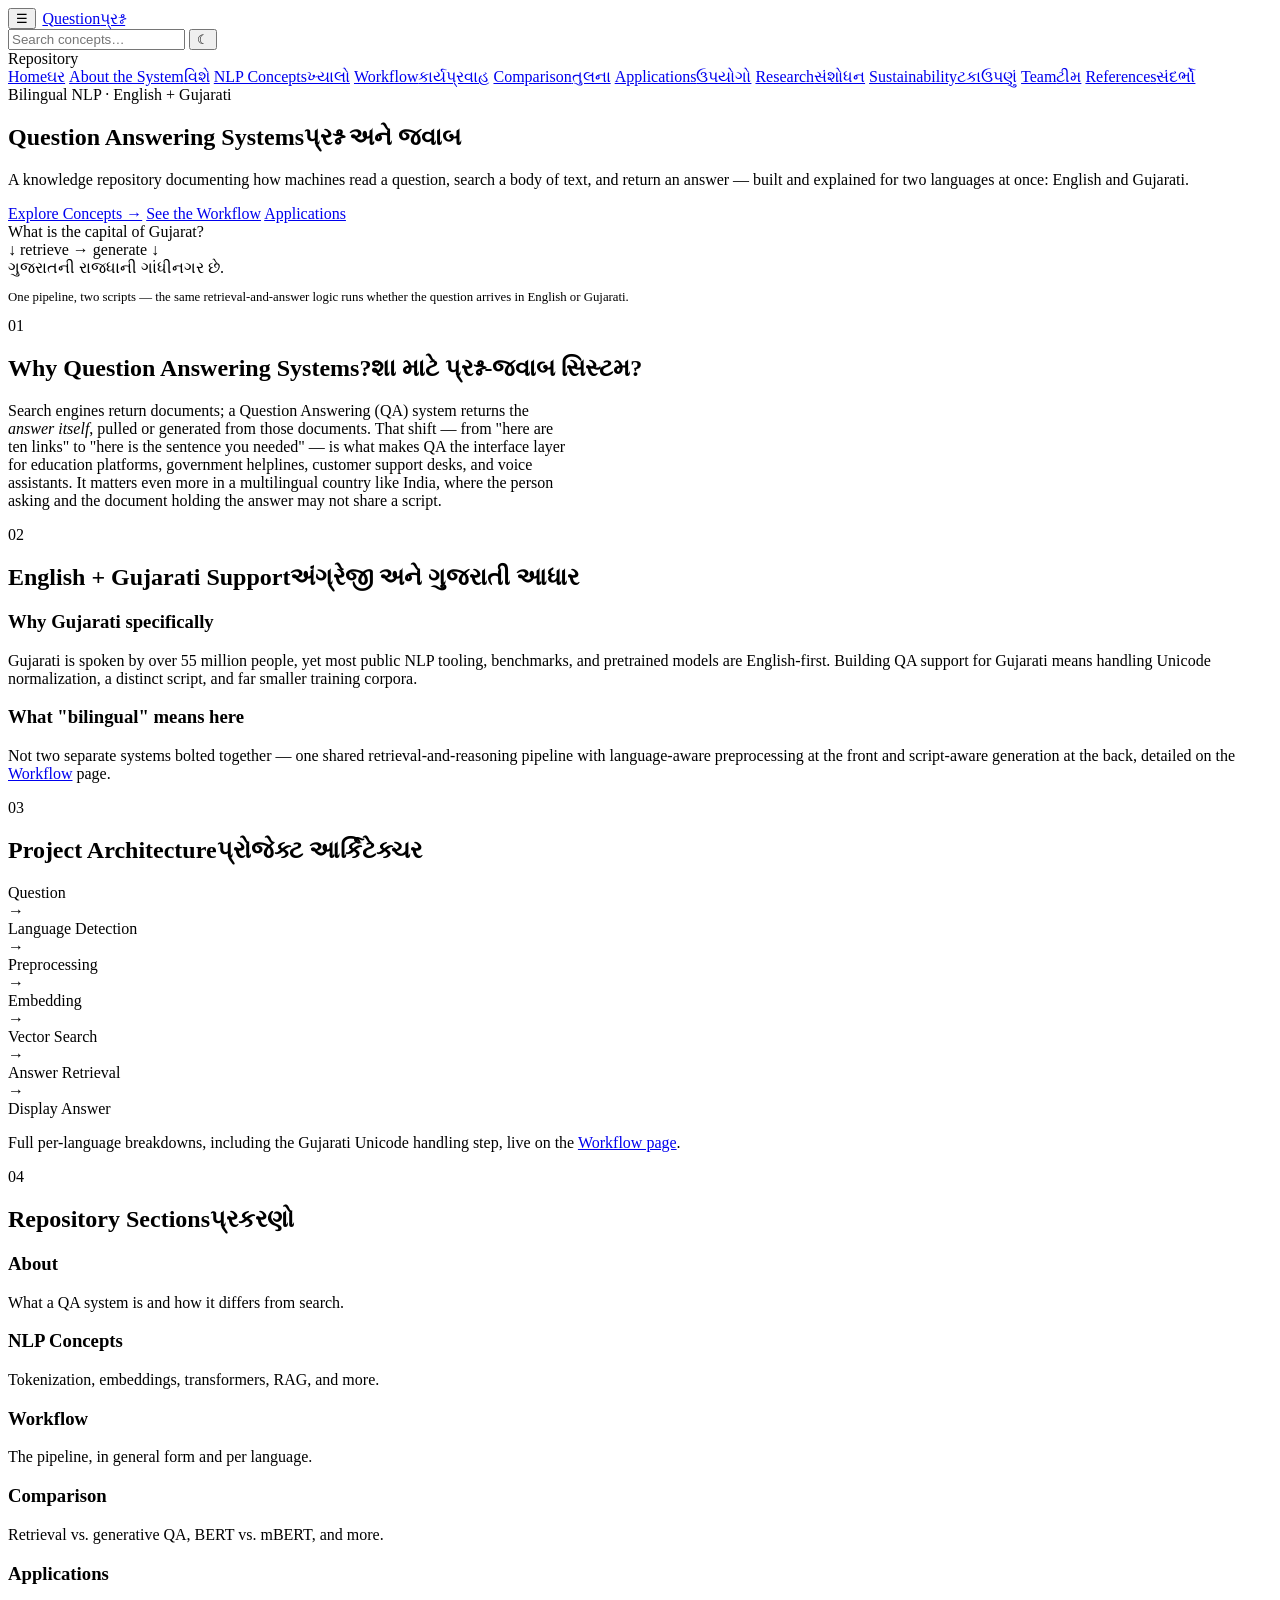
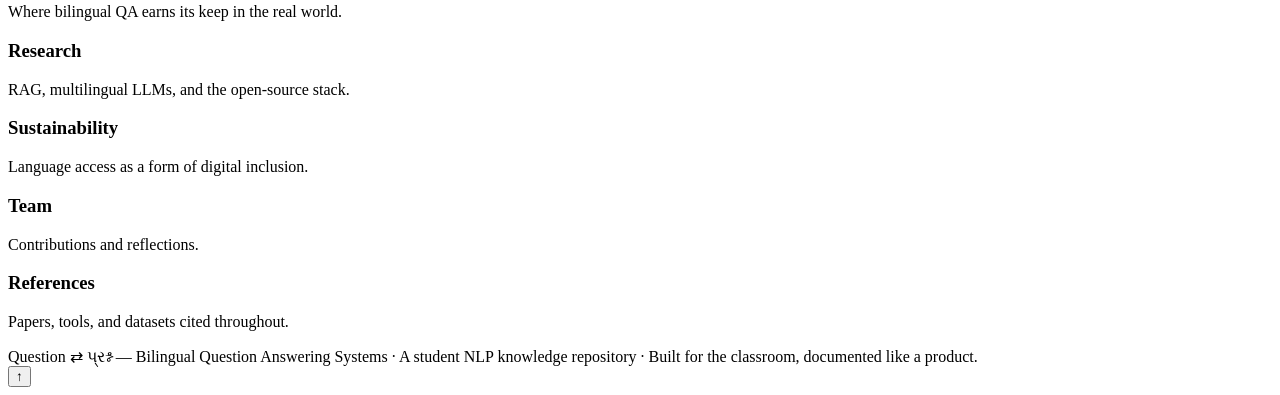
==== index.html @ 0d07a53c "initial commit" ====
<!DOCTYPE html>
<html lang="en">
<head>
<meta charset="UTF-8">
<meta name="viewport" content="width=device-width, initial-scale=1.0">
<title>Home · Question ⇄ પ્રશ્ન</title>
<meta name="description" content="A bilingual (English + Gujarati) Question Answering Systems knowledge repository — concepts, pipelines, comparisons, applications and research.">
<link rel="preconnect" href="https://fonts.googleapis.com">
<link rel="preconnect" href="https://fonts.gstatic.com" crossorigin>
<link href="https://fonts.googleapis.com/css2?family=Fraunces:opsz,wght@9..144,400;9..144,600;9..144,700&family=Inter:wght@400;500;600;700&family=Noto+Sans+Gujarati:wght@400;500;600;700&family=IBM+Plex+Mono:wght@400;500&display=swap" rel="stylesheet">
<link rel="stylesheet" href="./css/style.css">
</head>
<body>
<div id="progress-bar"></div>
<header class="topbar">
  <div style="display:flex;align-items:center;gap:.4rem;">
    <button id="nav-toggle" class="icon-btn" aria-label="Toggle navigation">☰</button>
    <a class="brand" href="./index.html">
      <span class="brand-en">Question</span><span class="brand-gu">પ્રશ્ન</span>
    </a>
  </div>
  <div class="topbar-tools">
    <input id="search-input" type="text" placeholder="Search concepts…" aria-label="Search">
    <button id="theme-toggle" class="icon-btn" aria-label="Toggle dark mode">☾</button>
  </div>
</header>
<div class="shell">
  <aside class="sidebar" id="sidebar">
    <div class="sidebar-heading">Repository</div>
    <nav>
      <a class="nav-link active" href="./index.html"><span class="en">Home</span><span class="gu">ઘર</span></a>
      <a class="nav-link" href="./about.html"><span class="en">About the System</span><span class="gu">વિશે</span></a>
      <a class="nav-link" href="./concepts.html"><span class="en">NLP Concepts</span><span class="gu">ખ્યાલો</span></a>
      <a class="nav-link" href="./workflow.html"><span class="en">Workflow</span><span class="gu">કાર્યપ્રવાહ</span></a>
      <a class="nav-link" href="./comparison.html"><span class="en">Comparison</span><span class="gu">તુલના</span></a>
      <a class="nav-link" href="./applications.html"><span class="en">Applications</span><span class="gu">ઉપયોગો</span></a>
      <a class="nav-link" href="./research.html"><span class="en">Research</span><span class="gu">સંશોધન</span></a>
      <a class="nav-link" href="./sustainability.html"><span class="en">Sustainability</span><span class="gu">ટકાઉપણું</span></a>
      <a class="nav-link" href="./team.html"><span class="en">Team</span><span class="gu">ટીમ</span></a>
      <a class="nav-link" href="./references.html"><span class="en">References</span><span class="gu">સંદર્ભો</span></a>
    </nav>
  </aside>
  <main>

<section class="hero">
  <div class="reveal">
    <span class="eyebrow">Bilingual NLP · English + Gujarati</span>
    <h1 class="lockup" style="border:none;padding:0;"><span style="font-family:var(--serif);">Question Answering Systems<span class="gu">પ્રશ્ન અને જવાબ</span></span></h1>
    <p class="lede">A knowledge repository documenting how machines read a question, search a body of text, and return an answer — built and explained for two languages at once: English and Gujarati.</p>
    <div class="hero-cta">
      <a class="btn btn-primary" href="concepts.html">Explore Concepts →</a>
      <a class="btn btn-ghost" href="workflow.html">See the Workflow</a>
      <a class="btn btn-ghost" href="applications.html">Applications</a>
    </div>
  </div>
  <div class="flow-box reveal">
    <div class="flow-row"><span>What is the capital of Gujarat?</span></div>
    <div class="flow-row"><span class="flow-arrow">↓ retrieve → generate ↓</span></div>
    <div class="flow-row"><span class="gu">ગુજરાતની રાજધાની ગાંધીનગર છે.</span></div>
    <p style="font-family:var(--sans); font-size:.8rem; color:var(--text-mute); margin-top:.8rem;">One pipeline, two scripts — the same retrieval-and-answer logic runs whether the question arrives in English or Gujarati.</p>
  </div>
</section>

<section class="reveal">
  <div class="lockup"><span class="eyebrow">01</span><h2>Why Question Answering Systems?<span class="gu">શા માટે પ્રશ્ન-જવાબ સિસ્ટમ?</span></h2></div>
  <p style="max-width:70ch; color:var(--text-mute);">Search engines return documents; a Question Answering (QA) system returns the <em>answer itself</em>, pulled or generated from those documents. That shift — from "here are ten links" to "here is the sentence you needed" — is what makes QA the interface layer for education platforms, government helplines, customer support desks, and voice assistants. It matters even more in a multilingual country like India, where the person asking and the document holding the answer may not share a script.</p>
</section>

<section class="reveal">
  <div class="lockup"><span class="eyebrow">02</span><h2>English + Gujarati Support<span class="gu">અંગ્રેજી અને ગુજરાતી આધાર</span></h2></div>
  <div class="grid grid-2">
    <div class="card">
      <h3>Why Gujarati specifically</h3>
      <p>Gujarati is spoken by over 55 million people, yet most public NLP tooling, benchmarks, and pretrained models are English-first. Building QA support for Gujarati means handling Unicode normalization, a distinct script, and far smaller training corpora.</p>
    </div>
    <div class="card">
      <h3>What "bilingual" means here</h3>
      <p>Not two separate systems bolted together — one shared retrieval-and-reasoning pipeline with language-aware preprocessing at the front and script-aware generation at the back, detailed on the <a href="workflow.html">Workflow</a> page.</p>
    </div>
  </div>
</section>

<section class="reveal">
  <div class="lockup"><span class="eyebrow">03</span><h2>Project Architecture<span class="gu">પ્રોજેક્ટ આર્કિટેક્ચર</span></h2></div>
  <div class="pipeline">
    <div class="pipe-step">Question</div><span class="pipe-arrow">→</span>
    <div class="pipe-step">Language Detection</div><span class="pipe-arrow">→</span>
    <div class="pipe-step">Preprocessing</div><span class="pipe-arrow">→</span>
    <div class="pipe-step">Embedding</div><span class="pipe-arrow">→</span>
    <div class="pipe-step">Vector Search</div><span class="pipe-arrow">→</span>
    <div class="pipe-step">Answer Retrieval</div><span class="pipe-arrow">→</span>
    <div class="pipe-step">Display Answer</div>
  </div>
  <p style="color:var(--text-mute);">Full per-language breakdowns, including the Gujarati Unicode handling step, live on the <a href="workflow.html">Workflow page</a>.</p>
</section>

<section class="reveal">
  <div class="lockup"><span class="eyebrow">04</span><h2>Repository Sections<span class="gu">પ્રકરણો</span></h2></div>
  <div class="grid grid-3">
    <a class="card" style="text-decoration:none;color:inherit;" href="about.html"><h3>About</h3><p>What a QA system is and how it differs from search.</p></a>
    <a class="card" style="text-decoration:none;color:inherit;" href="concepts.html"><h3>NLP Concepts</h3><p>Tokenization, embeddings, transformers, RAG, and more.</p></a>
    <a class="card" style="text-decoration:none;color:inherit;" href="workflow.html"><h3>Workflow</h3><p>The pipeline, in general form and per language.</p></a>
    <a class="card" style="text-decoration:none;color:inherit;" href="comparison.html"><h3>Comparison</h3><p>Retrieval vs. generative QA, BERT vs. mBERT, and more.</p></a>
    <a class="card" style="text-decoration:none;color:inherit;" href="applications.html"><h3>Applications</h3><p>Where bilingual QA earns its keep in the real world.</p></a>
    <a class="card" style="text-decoration:none;color:inherit;" href="research.html"><h3>Research</h3><p>RAG, multilingual LLMs, and the open-source stack.</p></a>
    <a class="card" style="text-decoration:none;color:inherit;" href="sustainability.html"><h3>Sustainability</h3><p>Language access as a form of digital inclusion.</p></a>
    <a class="card" style="text-decoration:none;color:inherit;" href="team.html"><h3>Team</h3><p>Contributions and reflections.</p></a>
    <a class="card" style="text-decoration:none;color:inherit;" href="references.html"><h3>References</h3><p>Papers, tools, and datasets cited throughout.</p></a>
  </div>
</section>
  </main>
</div>
<footer>
  Question ⇄ પ્રશ્ન — Bilingual Question Answering Systems &middot; A student NLP knowledge repository &middot; Built for the classroom, documented like a product.
</footer>
<button id="top-btn" aria-label="Back to top">↑</button>
<script src="./js/script.js"></script>
</body>
</html>
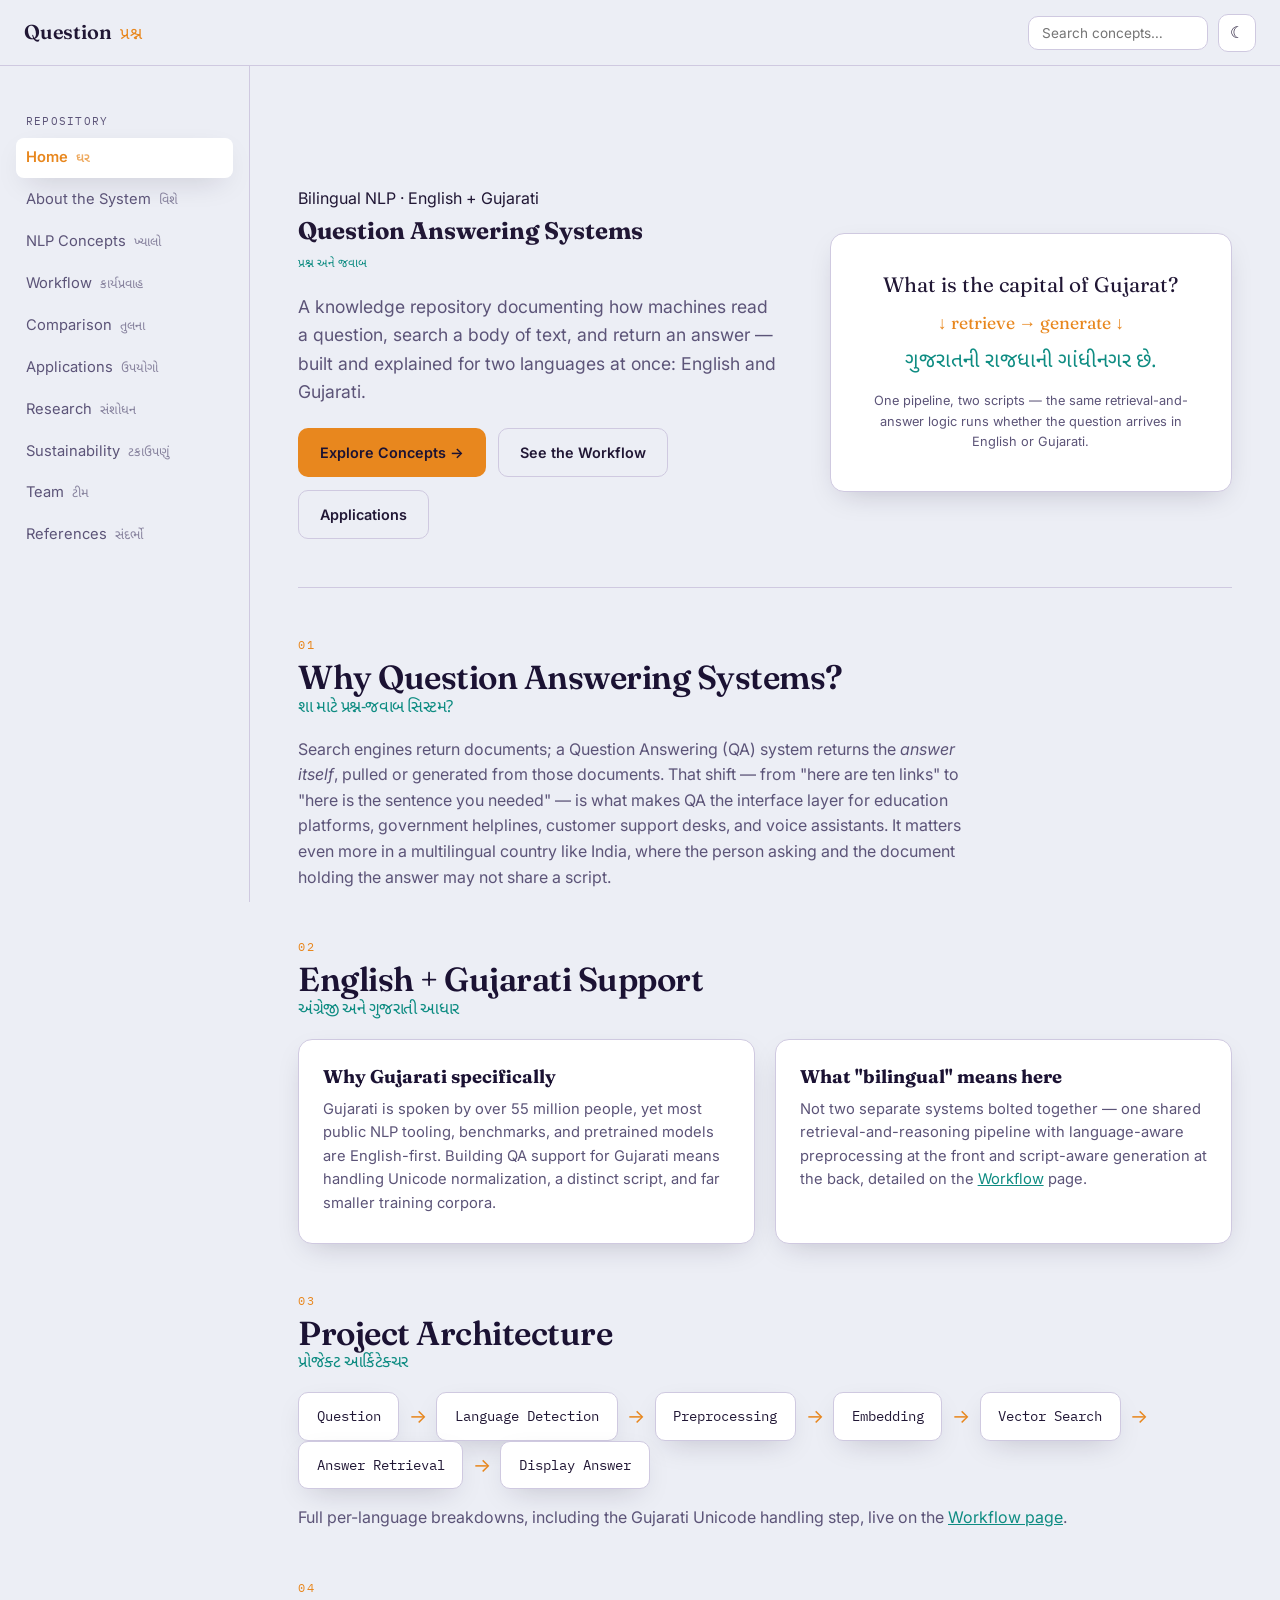
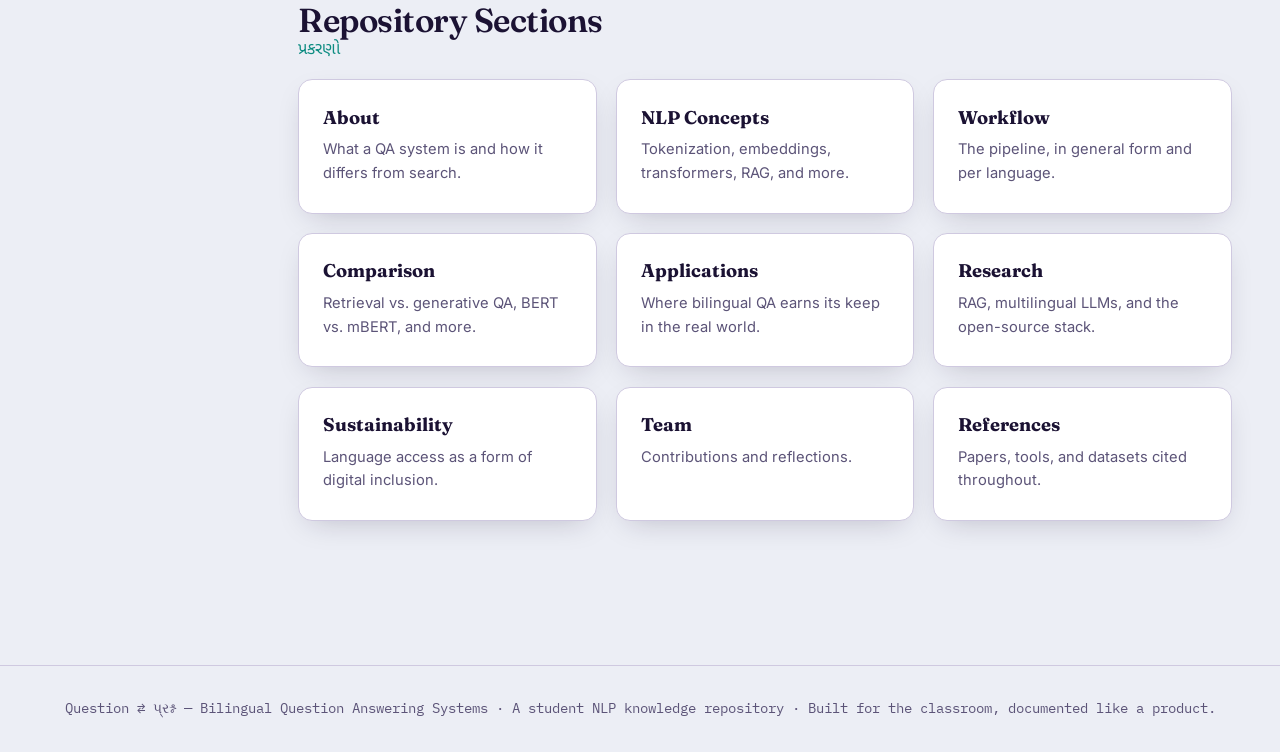
==== commit a348e24c: "moved to main folder" ====
--- a/css/style.css
+++ b/css/style.css
@@ -0,0 +1,234 @@
+/* ============================================================
+   Question ⇄ પ્રશ્ન — Bilingual QA Systems Knowledge Repository
+   Design tokens
+   ============================================================ */
+
+:root{
+  --ink:        #1B1233;
+  --ink-soft:   #352a52;
+  --paper:      #ECEEF5;
+  --paper-raise:#FFFFFF;
+  --border:     #CFC9E0;
+  --saffron:    #E8871E;
+  --saffron-dim:#c9740f;
+  --teal:       #0E8C82;
+  --teal-dim:   #0b6f67;
+  --text:       #211735;
+  --text-mute:  #5c5478;
+  --radius:     14px;
+  --shadow:     0 10px 30px -12px rgba(27,18,51,.25);
+  --serif: "Fraunces", Georgia, serif;
+  --sans:  "Inter", -apple-system, BlinkMacSystemFont, "Segoe UI", sans-serif;
+  --guj:   "Noto Sans Gujarati", var(--sans);
+  --mono:  "IBM Plex Mono", ui-monospace, monospace;
+}
+
+html[data-theme="dark"]{
+  --ink:        #EDEAF6;
+  --ink-soft:   #d9d4ea;
+  --paper:      #140C24;
+  --paper-raise:#1E1436;
+  --border:     #3a2f57;
+  --text:       #EDEAF6;
+  --text-mute:  #b3abcf;
+  --shadow:     0 10px 30px -12px rgba(0,0,0,.6);
+}
+
+*{box-sizing:border-box;}
+html{scroll-behavior:smooth;}
+body{
+  margin:0;
+  background:var(--paper);
+  color:var(--text);
+  font-family:var(--sans);
+  line-height:1.6;
+  transition:background .25s ease, color .25s ease;
+}
+img{max-width:100%;display:block;}
+a{color:var(--teal);}
+html[data-theme="dark"] a{color:#4fd9cc;}
+
+/* ---------- reading progress bar ---------- */
+#progress-bar{
+  position:fixed; top:0; left:0; height:3px; width:0%;
+  background:linear-gradient(90deg,var(--saffron),var(--teal));
+  z-index:999; transition:width .1s linear;
+}
+
+/* ---------- topbar ---------- */
+.topbar{
+  position:sticky; top:0; z-index:90;
+  display:flex; align-items:center; justify-content:space-between;
+  gap:1rem; padding:.85rem 1.5rem;
+  background:color-mix(in srgb, var(--paper) 88%, transparent);
+  backdrop-filter:blur(10px);
+  border-bottom:1px solid var(--border);
+}
+.brand{display:flex; align-items:baseline; gap:.55rem; text-decoration:none; color:var(--text);}
+.brand-en{font-family:var(--serif); font-weight:600; font-size:1.25rem; letter-spacing:-.01em;}
+.brand-gu{font-family:var(--guj); font-size:1.05rem; color:var(--saffron);}
+.topbar-tools{display:flex; align-items:center; gap:.6rem;}
+.icon-btn{
+  border:1px solid var(--border); background:var(--paper-raise); color:var(--text);
+  border-radius:10px; width:38px; height:38px; display:grid; place-items:center;
+  cursor:pointer; font-size:1rem;
+}
+.icon-btn:hover{border-color:var(--saffron);}
+#nav-toggle{display:none;}
+#search-input{
+  border:1px solid var(--border); background:var(--paper-raise); color:var(--text);
+  border-radius:10px; padding:.5rem .8rem; font-family:var(--sans); font-size:.85rem;
+  width:180px;
+}
+
+/* ---------- layout: sidebar + content ---------- */
+.shell{display:flex; max-width:1320px; margin:0 auto;}
+.sidebar{
+  width:250px; flex:none; padding:1.5rem 1rem 3rem;
+  position:sticky; top:64px; align-self:flex-start; height:calc(100vh - 64px);
+  overflow-y:auto; border-right:1px solid var(--border);
+}
+.sidebar nav a{
+  display:flex; align-items:baseline; gap:.5rem;
+  text-decoration:none; color:var(--text-mute); font-size:.92rem;
+  padding:.5rem .6rem; border-radius:8px; margin-bottom:.15rem;
+}
+.sidebar nav a .gu{font-family:var(--guj); font-size:.8rem; opacity:.7;}
+.sidebar nav a:hover{background:var(--paper-raise); color:var(--text);}
+.sidebar nav a.active{background:var(--paper-raise); color:var(--saffron); font-weight:600; box-shadow:var(--shadow);}
+.sidebar-heading{
+  font-family:var(--mono); text-transform:uppercase; letter-spacing:.12em;
+  font-size:.68rem; color:var(--text-mute); margin:1.4rem 0 .5rem .6rem;
+}
+
+main{flex:1; min-width:0; padding:2.5rem 3rem 6rem;}
+
+/* ---------- bilingual heading lockup (signature element) ---------- */
+.lockup{margin:0 0 1.2rem;}
+.lockup .eyebrow{
+  font-family:var(--mono); font-size:.72rem; letter-spacing:.15em; text-transform:uppercase;
+  color:var(--saffron); display:block; margin-bottom:.35rem;
+}
+.lockup h1, .lockup h2{
+  font-family:var(--serif); font-weight:600; letter-spacing:-.015em;
+  margin:0; line-height:1.05; color:var(--ink);
+}
+.lockup h1{font-size:clamp(2.1rem,4vw,3.4rem);}
+.lockup h2{font-size:clamp(1.5rem,2.6vw,2.1rem);}
+.lockup .gu{
+  display:block; font-family:var(--guj); color:var(--teal);
+  font-size:.5em; margin-top:.3rem; font-weight:400;
+}
+html[data-theme="dark"] .lockup .gu{color:#4fd9cc;}
+
+/* ---------- hero ---------- */
+.hero{
+  display:grid; grid-template-columns:1.1fr .9fr; gap:2.5rem; align-items:center;
+  padding:2rem 0 3rem; border-bottom:1px solid var(--border);
+}
+.hero p.lede{font-size:1.1rem; color:var(--text-mute); max-width:44ch;}
+.hero-cta{display:flex; gap:.8rem; flex-wrap:wrap; margin-top:1.4rem;}
+.btn{
+  font-family:var(--sans); font-weight:600; font-size:.9rem;
+  padding:.75rem 1.3rem; border-radius:10px; text-decoration:none;
+  display:inline-flex; align-items:center; gap:.4rem; border:1px solid transparent;
+  transition:transform .15s ease;
+}
+.btn:hover{transform:translateY(-2px);}
+.btn-primary{background:var(--saffron); color:#1b1233;}
+.btn-ghost{border-color:var(--border); color:var(--text);}
+
+/* ---------- translation flow animation ---------- */
+.flow-box{
+  background:var(--paper-raise); border:1px solid var(--border); border-radius:var(--radius);
+  padding:1.6rem; box-shadow:var(--shadow); text-align:center; font-family:var(--serif);
+}
+.flow-row{display:flex; align-items:center; justify-content:center; gap:.9rem; font-size:1.3rem; margin:.5rem 0;}
+.flow-row .gu{font-family:var(--guj); color:var(--teal);}
+.flow-arrow{color:var(--saffron); font-size:1.1rem;
+  animation:pulse 2.2s ease-in-out infinite;}
+@keyframes pulse{0%,100%{opacity:.4;transform:translateX(0);}50%{opacity:1;transform:translateX(4px);}}
+
+/* ---------- sections / cards ---------- */
+section{margin:3rem 0;}
+.grid{display:grid; gap:1.2rem;}
+.grid-3{grid-template-columns:repeat(3,1fr);}
+.grid-2{grid-template-columns:repeat(2,1fr);}
+.card{
+  background:var(--paper-raise); border:1px solid var(--border); border-radius:var(--radius);
+  padding:1.4rem 1.5rem; box-shadow:var(--shadow);
+}
+.card h3{font-family:var(--serif); margin:0 0 .4rem; font-size:1.15rem; color:var(--ink);}
+.card .gu-tag{font-family:var(--guj); color:var(--teal); font-size:.85rem; display:block; margin-bottom:.6rem;}
+.card p{color:var(--text-mute); margin:.3rem 0; font-size:.92rem;}
+.reveal{opacity:0; transform:translateY(16px); transition:opacity .5s ease, transform .5s ease;}
+.reveal.in{opacity:1; transform:none;}
+
+/* concept card details */
+details.card summary{cursor:pointer; font-family:var(--serif); font-size:1.1rem; color:var(--ink); list-style:none;}
+details.card summary::-webkit-details-marker{display:none;}
+details.card summary::after{content:"+"; float:right; color:var(--saffron); font-family:var(--mono);}
+details.card[open] summary::after{content:"–";}
+details.card dl{margin:.8rem 0 0;}
+details.card dt{font-family:var(--mono); font-size:.7rem; text-transform:uppercase; letter-spacing:.08em; color:var(--saffron); margin-top:.7rem;}
+details.card dd{margin:.15rem 0 0; color:var(--text-mute); font-size:.9rem;}
+
+/* ---------- tables ---------- */
+table{width:100%; border-collapse:collapse; background:var(--paper-raise); border-radius:var(--radius); overflow:hidden; box-shadow:var(--shadow);}
+th,td{padding:.8rem 1rem; text-align:left; font-size:.9rem; border-bottom:1px solid var(--border);}
+th{font-family:var(--mono); font-size:.72rem; text-transform:uppercase; letter-spacing:.08em; color:var(--saffron); background:var(--paper);}
+tr:last-child td{border-bottom:none;}
+
+/* ---------- pipeline diagrams ---------- */
+.pipeline{display:flex; flex-wrap:wrap; align-items:center; gap:0; margin:1rem 0;}
+.pipe-step{
+  background:var(--paper-raise); border:1px solid var(--border); border-radius:10px;
+  padding:.75rem 1.1rem; font-size:.88rem; font-family:var(--mono); box-shadow:var(--shadow);
+}
+.pipe-arrow{color:var(--saffron); font-size:1.2rem; margin:0 .6rem;}
+
+/* ---------- applications ---------- */
+.app-card{border-left:4px solid var(--saffron);}
+.app-card.alt{border-left-color:var(--teal);}
+
+/* ---------- footer ---------- */
+footer{
+  border-top:1px solid var(--border); padding:2rem 3rem; text-align:center;
+  color:var(--text-mute); font-size:.85rem; font-family:var(--mono);
+}
+
+/* ---------- back to top ---------- */
+#top-btn{
+  position:fixed; bottom:1.6rem; right:1.6rem; z-index:80;
+  width:44px; height:44px; border-radius:50%; border:1px solid var(--border);
+  background:var(--saffron); color:#1b1233; font-size:1.1rem; cursor:pointer;
+  box-shadow:var(--shadow); display:none; align-items:center; justify-content:center;
+}
+#top-btn.show{display:flex;}
+
+/* ---------- responsive ---------- */
+@media (max-width: 900px){
+  .hero{grid-template-columns:1fr;}
+  .grid-3{grid-template-columns:1fr 1fr;}
+  .sidebar{
+    position:fixed; left:-260px; top:0; height:100vh; background:var(--paper);
+    z-index:100; box-shadow:var(--shadow); transition:left .25s ease; width:250px;
+  }
+  .sidebar.open{left:0;}
+  #nav-toggle{display:grid;}
+  main{padding:2rem 1.2rem 5rem;}
+  #search-input{width:120px;}
+}
+@media (max-width: 600px){
+  .grid-3, .grid-2{grid-template-columns:1fr;}
+}
+
+/* reduced motion */
+@media (prefers-reduced-motion: reduce){
+  *{animation:none !important; transition:none !important;}
+}
+
+/* focus visibility */
+a:focus-visible, button:focus-visible, input:focus-visible{
+  outline:2px solid var(--saffron); outline-offset:2px;
+}
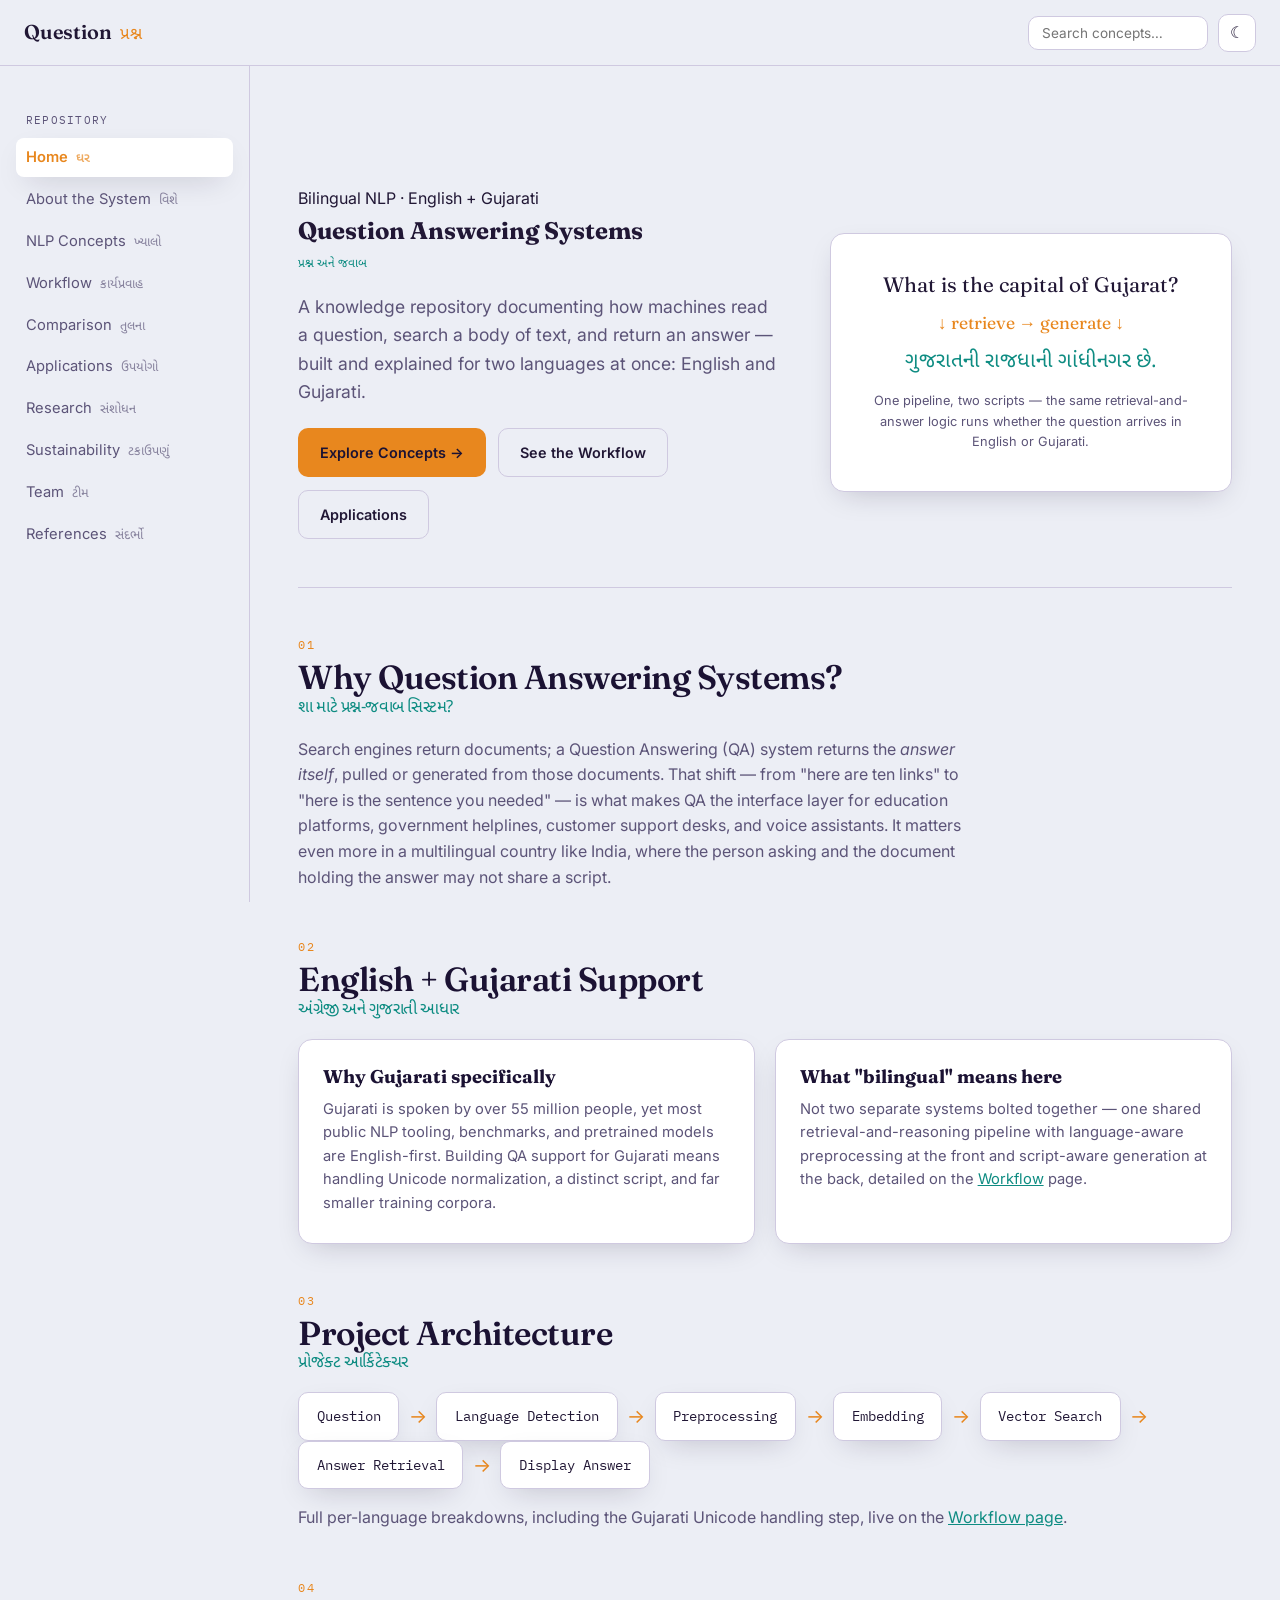
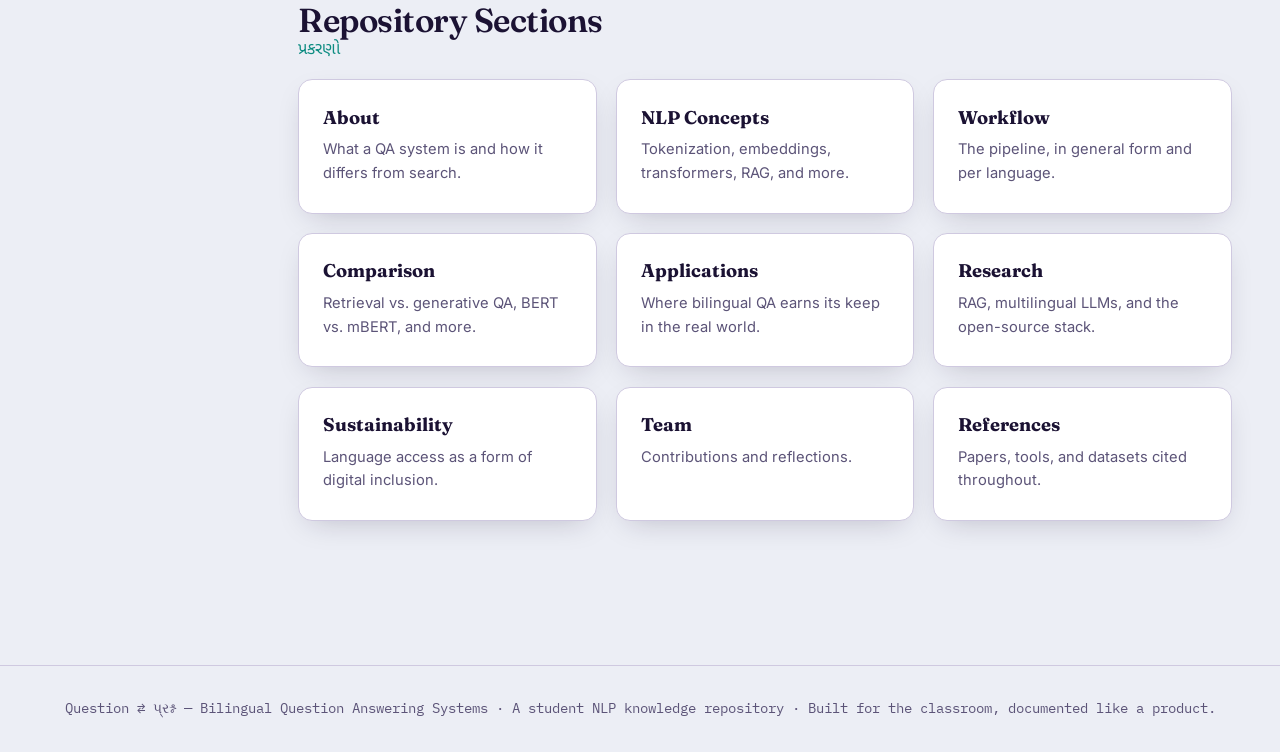
==== commit fe36076f: "css" ====
--- a/index.html
+++ b/index.html
@@ -8,7 +8,7 @@
 <link rel="preconnect" href="https://fonts.googleapis.com">
 <link rel="preconnect" href="https://fonts.gstatic.com" crossorigin>
 <link href="https://fonts.googleapis.com/css2?family=Fraunces:opsz,wght@9..144,400;9..144,600;9..144,700&family=Inter:wght@400;500;600;700&family=Noto+Sans+Gujarati:wght@400;500;600;700&family=IBM+Plex+Mono:wght@400;500&display=swap" rel="stylesheet">
-<link rel="stylesheet" href="./css/style.css">
+<link rel="stylesheet" href="style.css">
 </head>
 <body>
 <div id="progress-bar"></div>
--- a/style.css
+++ b/style.css
@@ -0,0 +1,234 @@
+/* ============================================================
+   Question ⇄ પ્રશ્ન — Bilingual QA Systems Knowledge Repository
+   Design tokens
+   ============================================================ */
+
+:root{
+  --ink:        #1B1233;
+  --ink-soft:   #352a52;
+  --paper:      #ECEEF5;
+  --paper-raise:#FFFFFF;
+  --border:     #CFC9E0;
+  --saffron:    #E8871E;
+  --saffron-dim:#c9740f;
+  --teal:       #0E8C82;
+  --teal-dim:   #0b6f67;
+  --text:       #211735;
+  --text-mute:  #5c5478;
+  --radius:     14px;
+  --shadow:     0 10px 30px -12px rgba(27,18,51,.25);
+  --serif: "Fraunces", Georgia, serif;
+  --sans:  "Inter", -apple-system, BlinkMacSystemFont, "Segoe UI", sans-serif;
+  --guj:   "Noto Sans Gujarati", var(--sans);
+  --mono:  "IBM Plex Mono", ui-monospace, monospace;
+}
+
+html[data-theme="dark"]{
+  --ink:        #EDEAF6;
+  --ink-soft:   #d9d4ea;
+  --paper:      #140C24;
+  --paper-raise:#1E1436;
+  --border:     #3a2f57;
+  --text:       #EDEAF6;
+  --text-mute:  #b3abcf;
+  --shadow:     0 10px 30px -12px rgba(0,0,0,.6);
+}
+
+*{box-sizing:border-box;}
+html{scroll-behavior:smooth;}
+body{
+  margin:0;
+  background:var(--paper);
+  color:var(--text);
+  font-family:var(--sans);
+  line-height:1.6;
+  transition:background .25s ease, color .25s ease;
+}
+img{max-width:100%;display:block;}
+a{color:var(--teal);}
+html[data-theme="dark"] a{color:#4fd9cc;}
+
+/* ---------- reading progress bar ---------- */
+#progress-bar{
+  position:fixed; top:0; left:0; height:3px; width:0%;
+  background:linear-gradient(90deg,var(--saffron),var(--teal));
+  z-index:999; transition:width .1s linear;
+}
+
+/* ---------- topbar ---------- */
+.topbar{
+  position:sticky; top:0; z-index:90;
+  display:flex; align-items:center; justify-content:space-between;
+  gap:1rem; padding:.85rem 1.5rem;
+  background:color-mix(in srgb, var(--paper) 88%, transparent);
+  backdrop-filter:blur(10px);
+  border-bottom:1px solid var(--border);
+}
+.brand{display:flex; align-items:baseline; gap:.55rem; text-decoration:none; color:var(--text);}
+.brand-en{font-family:var(--serif); font-weight:600; font-size:1.25rem; letter-spacing:-.01em;}
+.brand-gu{font-family:var(--guj); font-size:1.05rem; color:var(--saffron);}
+.topbar-tools{display:flex; align-items:center; gap:.6rem;}
+.icon-btn{
+  border:1px solid var(--border); background:var(--paper-raise); color:var(--text);
+  border-radius:10px; width:38px; height:38px; display:grid; place-items:center;
+  cursor:pointer; font-size:1rem;
+}
+.icon-btn:hover{border-color:var(--saffron);}
+#nav-toggle{display:none;}
+#search-input{
+  border:1px solid var(--border); background:var(--paper-raise); color:var(--text);
+  border-radius:10px; padding:.5rem .8rem; font-family:var(--sans); font-size:.85rem;
+  width:180px;
+}
+
+/* ---------- layout: sidebar + content ---------- */
+.shell{display:flex; max-width:1320px; margin:0 auto;}
+.sidebar{
+  width:250px; flex:none; padding:1.5rem 1rem 3rem;
+  position:sticky; top:64px; align-self:flex-start; height:calc(100vh - 64px);
+  overflow-y:auto; border-right:1px solid var(--border);
+}
+.sidebar nav a{
+  display:flex; align-items:baseline; gap:.5rem;
+  text-decoration:none; color:var(--text-mute); font-size:.92rem;
+  padding:.5rem .6rem; border-radius:8px; margin-bottom:.15rem;
+}
+.sidebar nav a .gu{font-family:var(--guj); font-size:.8rem; opacity:.7;}
+.sidebar nav a:hover{background:var(--paper-raise); color:var(--text);}
+.sidebar nav a.active{background:var(--paper-raise); color:var(--saffron); font-weight:600; box-shadow:var(--shadow);}
+.sidebar-heading{
+  font-family:var(--mono); text-transform:uppercase; letter-spacing:.12em;
+  font-size:.68rem; color:var(--text-mute); margin:1.4rem 0 .5rem .6rem;
+}
+
+main{flex:1; min-width:0; padding:2.5rem 3rem 6rem;}
+
+/* ---------- bilingual heading lockup (signature element) ---------- */
+.lockup{margin:0 0 1.2rem;}
+.lockup .eyebrow{
+  font-family:var(--mono); font-size:.72rem; letter-spacing:.15em; text-transform:uppercase;
+  color:var(--saffron); display:block; margin-bottom:.35rem;
+}
+.lockup h1, .lockup h2{
+  font-family:var(--serif); font-weight:600; letter-spacing:-.015em;
+  margin:0; line-height:1.05; color:var(--ink);
+}
+.lockup h1{font-size:clamp(2.1rem,4vw,3.4rem);}
+.lockup h2{font-size:clamp(1.5rem,2.6vw,2.1rem);}
+.lockup .gu{
+  display:block; font-family:var(--guj); color:var(--teal);
+  font-size:.5em; margin-top:.3rem; font-weight:400;
+}
+html[data-theme="dark"] .lockup .gu{color:#4fd9cc;}
+
+/* ---------- hero ---------- */
+.hero{
+  display:grid; grid-template-columns:1.1fr .9fr; gap:2.5rem; align-items:center;
+  padding:2rem 0 3rem; border-bottom:1px solid var(--border);
+}
+.hero p.lede{font-size:1.1rem; color:var(--text-mute); max-width:44ch;}
+.hero-cta{display:flex; gap:.8rem; flex-wrap:wrap; margin-top:1.4rem;}
+.btn{
+  font-family:var(--sans); font-weight:600; font-size:.9rem;
+  padding:.75rem 1.3rem; border-radius:10px; text-decoration:none;
+  display:inline-flex; align-items:center; gap:.4rem; border:1px solid transparent;
+  transition:transform .15s ease;
+}
+.btn:hover{transform:translateY(-2px);}
+.btn-primary{background:var(--saffron); color:#1b1233;}
+.btn-ghost{border-color:var(--border); color:var(--text);}
+
+/* ---------- translation flow animation ---------- */
+.flow-box{
+  background:var(--paper-raise); border:1px solid var(--border); border-radius:var(--radius);
+  padding:1.6rem; box-shadow:var(--shadow); text-align:center; font-family:var(--serif);
+}
+.flow-row{display:flex; align-items:center; justify-content:center; gap:.9rem; font-size:1.3rem; margin:.5rem 0;}
+.flow-row .gu{font-family:var(--guj); color:var(--teal);}
+.flow-arrow{color:var(--saffron); font-size:1.1rem;
+  animation:pulse 2.2s ease-in-out infinite;}
+@keyframes pulse{0%,100%{opacity:.4;transform:translateX(0);}50%{opacity:1;transform:translateX(4px);}}
+
+/* ---------- sections / cards ---------- */
+section{margin:3rem 0;}
+.grid{display:grid; gap:1.2rem;}
+.grid-3{grid-template-columns:repeat(3,1fr);}
+.grid-2{grid-template-columns:repeat(2,1fr);}
+.card{
+  background:var(--paper-raise); border:1px solid var(--border); border-radius:var(--radius);
+  padding:1.4rem 1.5rem; box-shadow:var(--shadow);
+}
+.card h3{font-family:var(--serif); margin:0 0 .4rem; font-size:1.15rem; color:var(--ink);}
+.card .gu-tag{font-family:var(--guj); color:var(--teal); font-size:.85rem; display:block; margin-bottom:.6rem;}
+.card p{color:var(--text-mute); margin:.3rem 0; font-size:.92rem;}
+.reveal{opacity:0; transform:translateY(16px); transition:opacity .5s ease, transform .5s ease;}
+.reveal.in{opacity:1; transform:none;}
+
+/* concept card details */
+details.card summary{cursor:pointer; font-family:var(--serif); font-size:1.1rem; color:var(--ink); list-style:none;}
+details.card summary::-webkit-details-marker{display:none;}
+details.card summary::after{content:"+"; float:right; color:var(--saffron); font-family:var(--mono);}
+details.card[open] summary::after{content:"–";}
+details.card dl{margin:.8rem 0 0;}
+details.card dt{font-family:var(--mono); font-size:.7rem; text-transform:uppercase; letter-spacing:.08em; color:var(--saffron); margin-top:.7rem;}
+details.card dd{margin:.15rem 0 0; color:var(--text-mute); font-size:.9rem;}
+
+/* ---------- tables ---------- */
+table{width:100%; border-collapse:collapse; background:var(--paper-raise); border-radius:var(--radius); overflow:hidden; box-shadow:var(--shadow);}
+th,td{padding:.8rem 1rem; text-align:left; font-size:.9rem; border-bottom:1px solid var(--border);}
+th{font-family:var(--mono); font-size:.72rem; text-transform:uppercase; letter-spacing:.08em; color:var(--saffron); background:var(--paper);}
+tr:last-child td{border-bottom:none;}
+
+/* ---------- pipeline diagrams ---------- */
+.pipeline{display:flex; flex-wrap:wrap; align-items:center; gap:0; margin:1rem 0;}
+.pipe-step{
+  background:var(--paper-raise); border:1px solid var(--border); border-radius:10px;
+  padding:.75rem 1.1rem; font-size:.88rem; font-family:var(--mono); box-shadow:var(--shadow);
+}
+.pipe-arrow{color:var(--saffron); font-size:1.2rem; margin:0 .6rem;}
+
+/* ---------- applications ---------- */
+.app-card{border-left:4px solid var(--saffron);}
+.app-card.alt{border-left-color:var(--teal);}
+
+/* ---------- footer ---------- */
+footer{
+  border-top:1px solid var(--border); padding:2rem 3rem; text-align:center;
+  color:var(--text-mute); font-size:.85rem; font-family:var(--mono);
+}
+
+/* ---------- back to top ---------- */
+#top-btn{
+  position:fixed; bottom:1.6rem; right:1.6rem; z-index:80;
+  width:44px; height:44px; border-radius:50%; border:1px solid var(--border);
+  background:var(--saffron); color:#1b1233; font-size:1.1rem; cursor:pointer;
+  box-shadow:var(--shadow); display:none; align-items:center; justify-content:center;
+}
+#top-btn.show{display:flex;}
+
+/* ---------- responsive ---------- */
+@media (max-width: 900px){
+  .hero{grid-template-columns:1fr;}
+  .grid-3{grid-template-columns:1fr 1fr;}
+  .sidebar{
+    position:fixed; left:-260px; top:0; height:100vh; background:var(--paper);
+    z-index:100; box-shadow:var(--shadow); transition:left .25s ease; width:250px;
+  }
+  .sidebar.open{left:0;}
+  #nav-toggle{display:grid;}
+  main{padding:2rem 1.2rem 5rem;}
+  #search-input{width:120px;}
+}
+@media (max-width: 600px){
+  .grid-3, .grid-2{grid-template-columns:1fr;}
+}
+
+/* reduced motion */
+@media (prefers-reduced-motion: reduce){
+  *{animation:none !important; transition:none !important;}
+}
+
+/* focus visibility */
+a:focus-visible, button:focus-visible, input:focus-visible{
+  outline:2px solid var(--saffron); outline-offset:2px;
+}
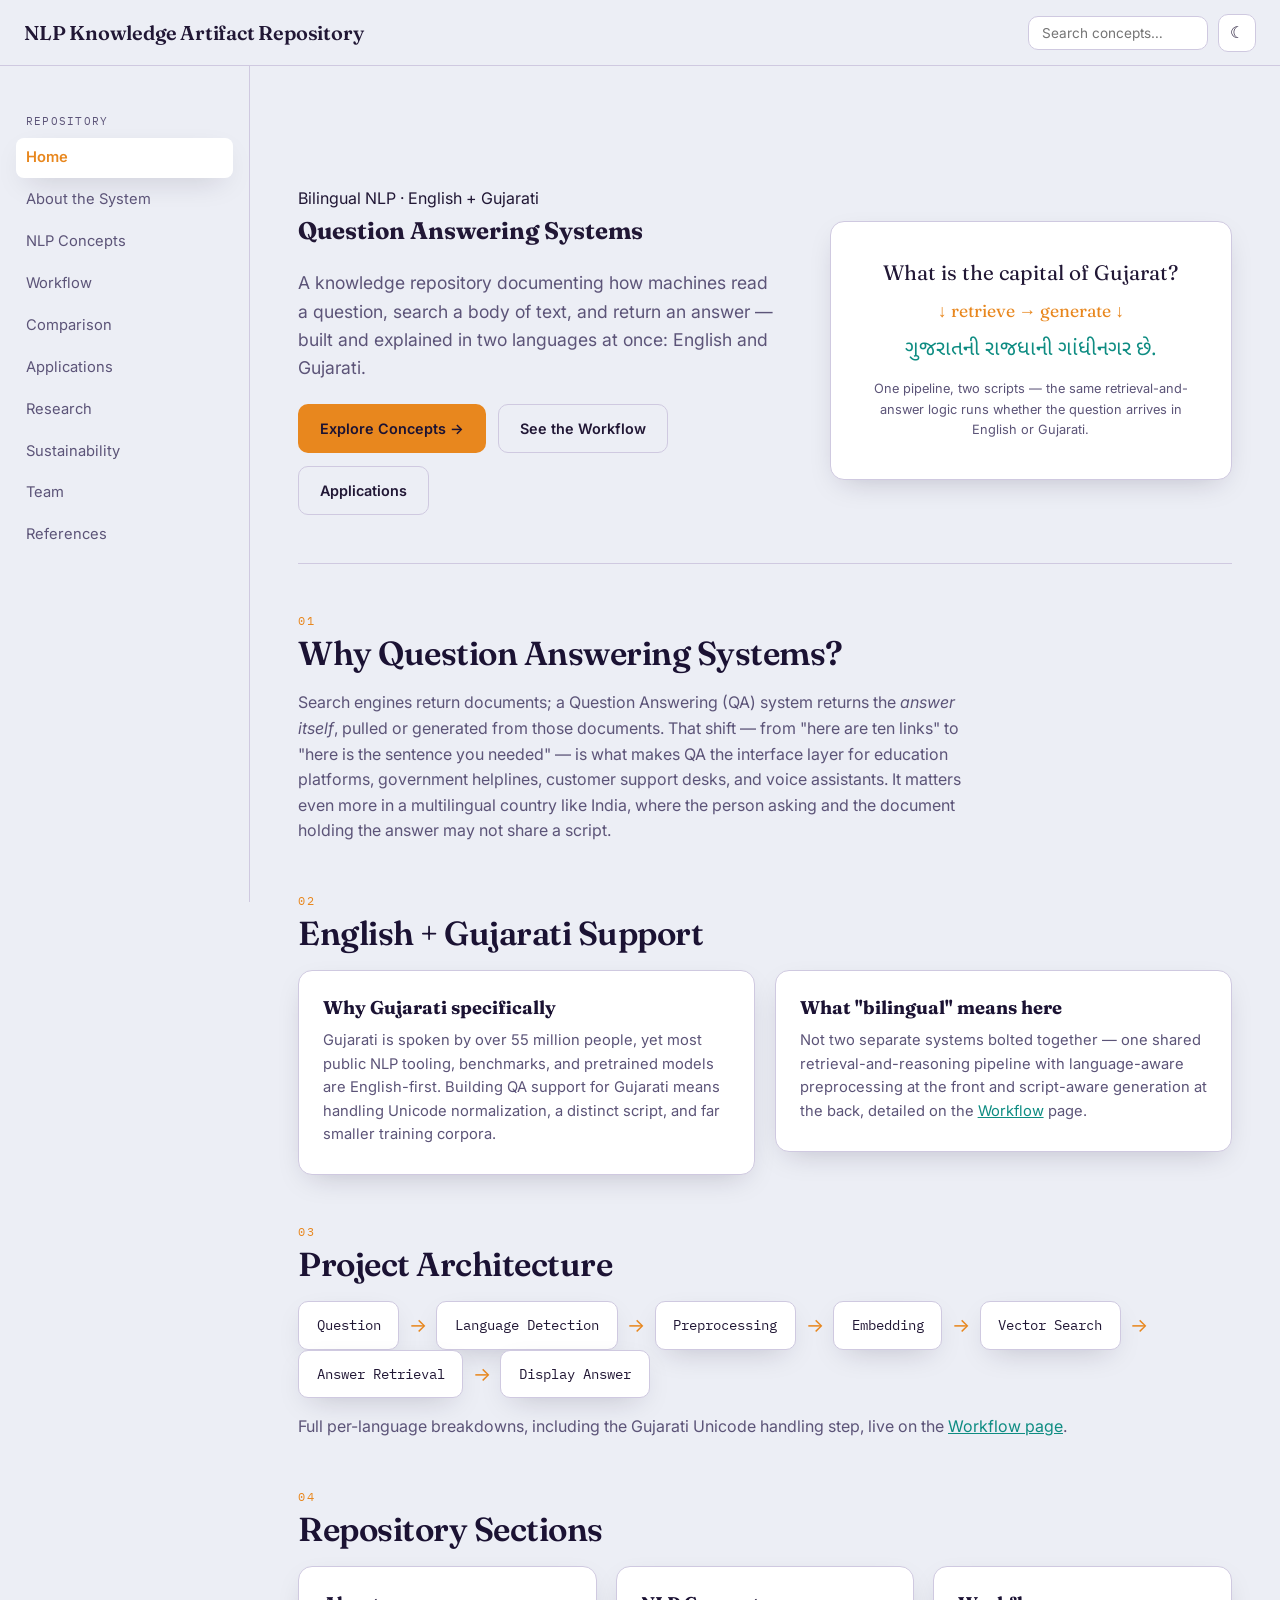
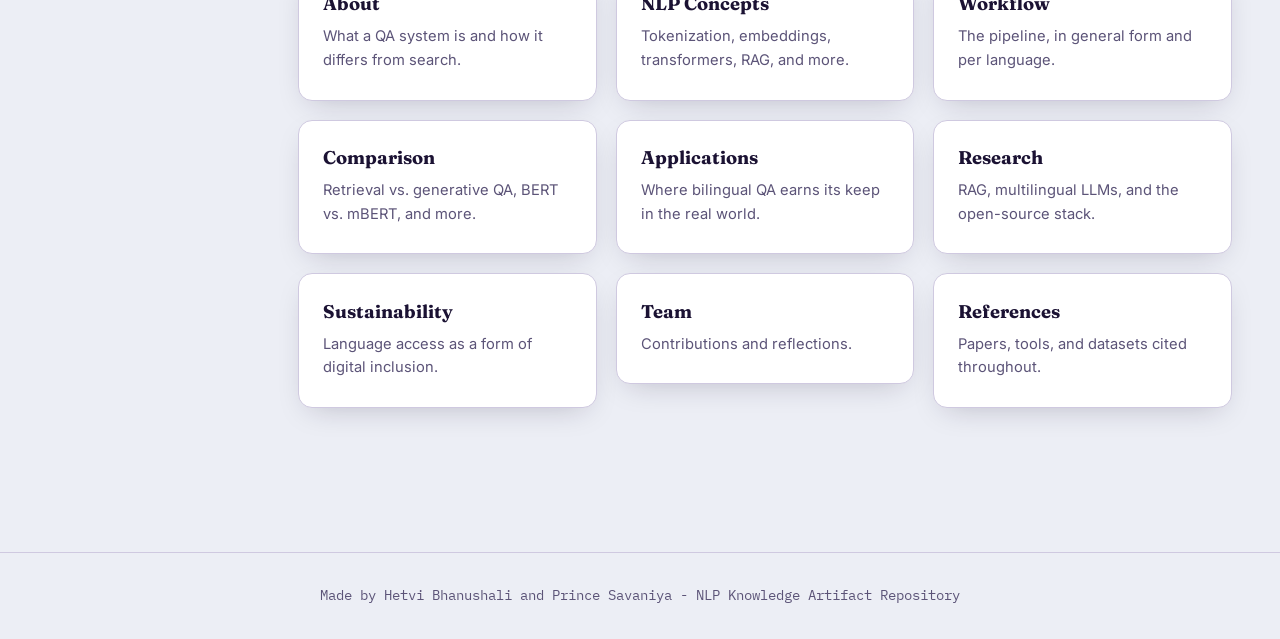
==== commit 021b793e: "final code" ====
--- a/index.html
+++ b/index.html
@@ -1,119 +1,174 @@
 <!DOCTYPE html>
 <html lang="en">
+
 <head>
-<meta charset="UTF-8">
-<meta name="viewport" content="width=device-width, initial-scale=1.0">
-<title>Home · Question ⇄ પ્રશ્ન</title>
-<meta name="description" content="A bilingual (English + Gujarati) Question Answering Systems knowledge repository — concepts, pipelines, comparisons, applications and research.">
-<link rel="preconnect" href="https://fonts.googleapis.com">
-<link rel="preconnect" href="https://fonts.gstatic.com" crossorigin>
-<link href="https://fonts.googleapis.com/css2?family=Fraunces:opsz,wght@9..144,400;9..144,600;9..144,700&family=Inter:wght@400;500;600;700&family=Noto+Sans+Gujarati:wght@400;500;600;700&family=IBM+Plex+Mono:wght@400;500&display=swap" rel="stylesheet">
-<link rel="stylesheet" href="style.css">
+  <meta charset="UTF-8">
+  <meta name="viewport" content="width=device-width, initial-scale=1.0">
+  <title>Home · Question</title>
+  <meta name="description"
+    content="A bilingual (English + Gujarati) Question Answering Systems knowledge repository — concepts, pipelines, comparisons, applications and research.">
+  <link rel="preconnect" href="https://fonts.googleapis.com">
+  <link rel="preconnect" href="https://fonts.gstatic.com" crossorigin>
+  <link
+    href="https://fonts.googleapis.com/css2?family=Fraunces:opsz,wght@9..144,400;9..144,600;9..144,700&family=Inter:wght@400;500;600;700&family=Noto+Sans+Gujarati:wght@400;500;600;700&family=IBM+Plex+Mono:wght@400;500&display=swap"
+    rel="stylesheet">
+  <link rel="stylesheet" href="./css/style.css">
 </head>
+
 <body>
-<div id="progress-bar"></div>
-<header class="topbar">
-  <div style="display:flex;align-items:center;gap:.4rem;">
-    <button id="nav-toggle" class="icon-btn" aria-label="Toggle navigation">☰</button>
-    <a class="brand" href="./index.html">
-      <span class="brand-en">Question</span><span class="brand-gu">પ્રશ્ન</span>
-    </a>
+  <div id="progress-bar"></div>
+  <header class="topbar">
+    <div style="display:flex;align-items:center;gap:.4rem;">
+      <button id="nav-toggle" class="icon-btn" aria-label="Toggle navigation">☰</button>
+      <a class="brand" href="./index.html">
+        <span class="brand-en">NLP Knowledge Artifact Repository</span>
+      </a>
+    </div>
+    <div class="topbar-tools">
+      <input id="search-input" type="text" placeholder="Search concepts…" aria-label="Search">
+      <button id="theme-toggle" class="icon-btn" aria-label="Toggle dark mode">☾</button>
+    </div>
+  </header>
+  <div class="shell">
+    <aside class="sidebar" id="sidebar">
+      <div class="sidebar-heading">Repository</div>
+      <nav>
+        <a class="nav-link active" href="./index.html"><span class="en">Home</span></a>
+        <a class="nav-link" href="./about.html"><span class="en">About the System</span></a>
+        <a class="nav-link" href="./concepts.html"><span class="en">NLP Concepts</span></a>
+        <a class="nav-link" href="./workflow.html"><span class="en">Workflow</span></a>
+        <a class="nav-link" href="./comparison.html"><span class="en">Comparison</span></a>
+        <a class="nav-link" href="./applications.html"><span class="en">Applications</span></a>
+        <a class="nav-link" href="./research.html"><span class="en">Research</span></a>
+        <a class="nav-link" href="./sustainability.html"><span class="en">Sustainability</span></a>
+        <a class="nav-link" href="./team.html"><span class="en">Team</span></a>
+        <a class="nav-link" href="./references.html"><span class="en">References</span></a>
+      </nav>
+    </aside>
+    <main>
+
+      <section class="hero">
+        <div class="reveal">
+          <span class="eyebrow">Bilingual NLP · English + Gujarati</span>
+          <h1 class="lockup" style="border:none;padding:0;"><span style="font-family:var(--serif);">Question Answering
+              Systems<span class="gu"></span></span></h1>
+          <p class="lede">A knowledge repository documenting how machines read a question, search a body of text, and
+            return an answer — built and explained in two languages at once: English and Gujarati.</p>
+          <div class="hero-cta">
+            <a class="btn btn-primary" href="concepts.html">Explore Concepts →</a>
+            <a class="btn btn-ghost" href="workflow.html">See the Workflow</a>
+            <a class="btn btn-ghost" href="applications.html">Applications</a>
+          </div>
+        </div>
+        <div class="flow-box reveal">
+          <div class="flow-row"><span>What is the capital of Gujarat?</span></div>
+          <div class="flow-row"><span class="flow-arrow">↓ retrieve → generate ↓</span></div>
+          <div class="flow-row"><span class="gu">ગુજરાતની રાજધાની ગાંધીનગર છે.</span></div>
+          <p style="font-family:var(--sans); font-size:.8rem; color:var(--text-mute); margin-top:.8rem;">One pipeline,
+            two scripts — the same retrieval-and-answer logic runs whether the question arrives in English or Gujarati.
+          </p>
+        </div>
+      </section>
+
+      <section class="reveal">
+        <div class="lockup"><span class="eyebrow">01</span>
+          <h2>Why Question Answering Systems?</h2>
+        </div>
+        <p style="max-width:70ch; color:var(--text-mute);">Search engines return documents; a Question Answering (QA)
+          system returns the <em>answer itself</em>, pulled or generated from those documents. That shift — from "here
+          are ten links" to "here is the sentence you needed" — is what makes QA the interface layer for education
+          platforms, government helplines, customer support desks, and voice assistants. It matters even more in a
+          multilingual country like India, where the person asking and the document holding the answer may not share a
+          script.</p>
+      </section>
+
+      <section class="reveal">
+        <div class="lockup"><span class="eyebrow">02</span>
+          <h2>English + Gujarati Support</h2>
+        </div>
+        <div class="grid grid-2">
+          <div class="card">
+            <h3>Why Gujarati specifically</h3>
+            <p>Gujarati is spoken by over 55 million people, yet most public NLP tooling, benchmarks, and pretrained
+              models are English-first. Building QA support for Gujarati means handling Unicode normalization, a
+              distinct script, and far smaller training corpora.</p>
+          </div>
+          <div class="card">
+            <h3>What "bilingual" means here</h3>
+            <p>Not two separate systems bolted together — one shared retrieval-and-reasoning pipeline with
+              language-aware preprocessing at the front and script-aware generation at the back, detailed on the <a
+                href="workflow.html">Workflow</a> page.</p>
+          </div>
+        </div>
+      </section>
+
+      <section class="reveal">
+        <div class="lockup"><span class="eyebrow">03</span>
+          <h2>Project Architecture</h2>
+        </div>
+        <div class="pipeline">
+          <div class="pipe-step">Question</div><span class="pipe-arrow">→</span>
+          <div class="pipe-step">Language Detection</div><span class="pipe-arrow">→</span>
+          <div class="pipe-step">Preprocessing</div><span class="pipe-arrow">→</span>
+          <div class="pipe-step">Embedding</div><span class="pipe-arrow">→</span>
+          <div class="pipe-step">Vector Search</div><span class="pipe-arrow">→</span>
+          <div class="pipe-step">Answer Retrieval</div><span class="pipe-arrow">→</span>
+          <div class="pipe-step">Display Answer</div>
+        </div>
+        <p style="color:var(--text-mute);">Full per-language breakdowns, including the Gujarati Unicode handling step,
+          live on the <a href="workflow.html">Workflow page</a>.</p>
+      </section>
+
+      <section class="reveal">
+        <div class="lockup"><span class="eyebrow">04</span>
+          <h2>Repository Sections<span class="gu"></span></h2>
+        </div>
+        <div class="grid grid-3">
+          <a class="card" style="text-decoration:none;color:inherit;" href="about.html">
+            <h3>About</h3>
+            <p>What a QA system is and how it differs from search.</p>
+          </a>
+          <a class="card" style="text-decoration:none;color:inherit;" href="concepts.html">
+            <h3>NLP Concepts</h3>
+            <p>Tokenization, embeddings, transformers, RAG, and more.</p>
+          </a>
+          <a class="card" style="text-decoration:none;color:inherit;" href="workflow.html">
+            <h3>Workflow</h3>
+            <p>The pipeline, in general form and per language.</p>
+          </a>
+          <a class="card" style="text-decoration:none;color:inherit;" href="comparison.html">
+            <h3>Comparison</h3>
+            <p>Retrieval vs. generative QA, BERT vs. mBERT, and more.</p>
+          </a>
+          <a class="card" style="text-decoration:none;color:inherit;" href="applications.html">
+            <h3>Applications</h3>
+            <p>Where bilingual QA earns its keep in the real world.</p>
+          </a>
+          <a class="card" style="text-decoration:none;color:inherit;" href="research.html">
+            <h3>Research</h3>
+            <p>RAG, multilingual LLMs, and the open-source stack.</p>
+          </a>
+          <a class="card" style="text-decoration:none;color:inherit;" href="sustainability.html">
+            <h3>Sustainability</h3>
+            <p>Language access as a form of digital inclusion.</p>
+          </a>
+          <a class="card" style="text-decoration:none;color:inherit;" href="team.html">
+            <h3>Team</h3>
+            <p>Contributions and reflections.</p>
+          </a>
+          <a class="card" style="text-decoration:none;color:inherit;" href="references.html">
+            <h3>References</h3>
+            <p>Papers, tools, and datasets cited throughout.</p>
+          </a>
+        </div>
+      </section>
+    </main>
   </div>
-  <div class="topbar-tools">
-    <input id="search-input" type="text" placeholder="Search concepts…" aria-label="Search">
-    <button id="theme-toggle" class="icon-btn" aria-label="Toggle dark mode">☾</button>
-  </div>
-</header>
-<div class="shell">
-  <aside class="sidebar" id="sidebar">
-    <div class="sidebar-heading">Repository</div>
-    <nav>
-      <a class="nav-link active" href="./index.html"><span class="en">Home</span><span class="gu">ઘર</span></a>
-      <a class="nav-link" href="./about.html"><span class="en">About the System</span><span class="gu">વિશે</span></a>
-      <a class="nav-link" href="./concepts.html"><span class="en">NLP Concepts</span><span class="gu">ખ્યાલો</span></a>
-      <a class="nav-link" href="./workflow.html"><span class="en">Workflow</span><span class="gu">કાર્યપ્રવાહ</span></a>
-      <a class="nav-link" href="./comparison.html"><span class="en">Comparison</span><span class="gu">તુલના</span></a>
-      <a class="nav-link" href="./applications.html"><span class="en">Applications</span><span class="gu">ઉપયોગો</span></a>
-      <a class="nav-link" href="./research.html"><span class="en">Research</span><span class="gu">સંશોધન</span></a>
-      <a class="nav-link" href="./sustainability.html"><span class="en">Sustainability</span><span class="gu">ટકાઉપણું</span></a>
-      <a class="nav-link" href="./team.html"><span class="en">Team</span><span class="gu">ટીમ</span></a>
-      <a class="nav-link" href="./references.html"><span class="en">References</span><span class="gu">સંદર્ભો</span></a>
-    </nav>
-  </aside>
-  <main>
+  <footer>
+    Made by Hetvi Bhanushali and Prince Savaniya - NLP Knowledge Artifact Repository
+  </footer>
+  <button id="top-btn" aria-label="Back to top">↑</button>
+  <script src="./js/script.js"></script>
+</body>
 
-<section class="hero">
-  <div class="reveal">
-    <span class="eyebrow">Bilingual NLP · English + Gujarati</span>
-    <h1 class="lockup" style="border:none;padding:0;"><span style="font-family:var(--serif);">Question Answering Systems<span class="gu">પ્રશ્ન અને જવાબ</span></span></h1>
-    <p class="lede">A knowledge repository documenting how machines read a question, search a body of text, and return an answer — built and explained for two languages at once: English and Gujarati.</p>
-    <div class="hero-cta">
-      <a class="btn btn-primary" href="concepts.html">Explore Concepts →</a>
-      <a class="btn btn-ghost" href="workflow.html">See the Workflow</a>
-      <a class="btn btn-ghost" href="applications.html">Applications</a>
-    </div>
-  </div>
-  <div class="flow-box reveal">
-    <div class="flow-row"><span>What is the capital of Gujarat?</span></div>
-    <div class="flow-row"><span class="flow-arrow">↓ retrieve → generate ↓</span></div>
-    <div class="flow-row"><span class="gu">ગુજરાતની રાજધાની ગાંધીનગર છે.</span></div>
-    <p style="font-family:var(--sans); font-size:.8rem; color:var(--text-mute); margin-top:.8rem;">One pipeline, two scripts — the same retrieval-and-answer logic runs whether the question arrives in English or Gujarati.</p>
-  </div>
-</section>
-
-<section class="reveal">
-  <div class="lockup"><span class="eyebrow">01</span><h2>Why Question Answering Systems?<span class="gu">શા માટે પ્રશ્ન-જવાબ સિસ્ટમ?</span></h2></div>
-  <p style="max-width:70ch; color:var(--text-mute);">Search engines return documents; a Question Answering (QA) system returns the <em>answer itself</em>, pulled or generated from those documents. That shift — from "here are ten links" to "here is the sentence you needed" — is what makes QA the interface layer for education platforms, government helplines, customer support desks, and voice assistants. It matters even more in a multilingual country like India, where the person asking and the document holding the answer may not share a script.</p>
-</section>
-
-<section class="reveal">
-  <div class="lockup"><span class="eyebrow">02</span><h2>English + Gujarati Support<span class="gu">અંગ્રેજી અને ગુજરાતી આધાર</span></h2></div>
-  <div class="grid grid-2">
-    <div class="card">
-      <h3>Why Gujarati specifically</h3>
-      <p>Gujarati is spoken by over 55 million people, yet most public NLP tooling, benchmarks, and pretrained models are English-first. Building QA support for Gujarati means handling Unicode normalization, a distinct script, and far smaller training corpora.</p>
-    </div>
-    <div class="card">
-      <h3>What "bilingual" means here</h3>
-      <p>Not two separate systems bolted together — one shared retrieval-and-reasoning pipeline with language-aware preprocessing at the front and script-aware generation at the back, detailed on the <a href="workflow.html">Workflow</a> page.</p>
-    </div>
-  </div>
-</section>
-
-<section class="reveal">
-  <div class="lockup"><span class="eyebrow">03</span><h2>Project Architecture<span class="gu">પ્રોજેક્ટ આર્કિટેક્ચર</span></h2></div>
-  <div class="pipeline">
-    <div class="pipe-step">Question</div><span class="pipe-arrow">→</span>
-    <div class="pipe-step">Language Detection</div><span class="pipe-arrow">→</span>
-    <div class="pipe-step">Preprocessing</div><span class="pipe-arrow">→</span>
-    <div class="pipe-step">Embedding</div><span class="pipe-arrow">→</span>
-    <div class="pipe-step">Vector Search</div><span class="pipe-arrow">→</span>
-    <div class="pipe-step">Answer Retrieval</div><span class="pipe-arrow">→</span>
-    <div class="pipe-step">Display Answer</div>
-  </div>
-  <p style="color:var(--text-mute);">Full per-language breakdowns, including the Gujarati Unicode handling step, live on the <a href="workflow.html">Workflow page</a>.</p>
-</section>
-
-<section class="reveal">
-  <div class="lockup"><span class="eyebrow">04</span><h2>Repository Sections<span class="gu">પ્રકરણો</span></h2></div>
-  <div class="grid grid-3">
-    <a class="card" style="text-decoration:none;color:inherit;" href="about.html"><h3>About</h3><p>What a QA system is and how it differs from search.</p></a>
-    <a class="card" style="text-decoration:none;color:inherit;" href="concepts.html"><h3>NLP Concepts</h3><p>Tokenization, embeddings, transformers, RAG, and more.</p></a>
-    <a class="card" style="text-decoration:none;color:inherit;" href="workflow.html"><h3>Workflow</h3><p>The pipeline, in general form and per language.</p></a>
-    <a class="card" style="text-decoration:none;color:inherit;" href="comparison.html"><h3>Comparison</h3><p>Retrieval vs. generative QA, BERT vs. mBERT, and more.</p></a>
-    <a class="card" style="text-decoration:none;color:inherit;" href="applications.html"><h3>Applications</h3><p>Where bilingual QA earns its keep in the real world.</p></a>
-    <a class="card" style="text-decoration:none;color:inherit;" href="research.html"><h3>Research</h3><p>RAG, multilingual LLMs, and the open-source stack.</p></a>
-    <a class="card" style="text-decoration:none;color:inherit;" href="sustainability.html"><h3>Sustainability</h3><p>Language access as a form of digital inclusion.</p></a>
-    <a class="card" style="text-decoration:none;color:inherit;" href="team.html"><h3>Team</h3><p>Contributions and reflections.</p></a>
-    <a class="card" style="text-decoration:none;color:inherit;" href="references.html"><h3>References</h3><p>Papers, tools, and datasets cited throughout.</p></a>
-  </div>
-</section>
-  </main>
-</div>
-<footer>
-  Question ⇄ પ્રશ્ન — Bilingual Question Answering Systems &middot; A student NLP knowledge repository &middot; Built for the classroom, documented like a product.
-</footer>
-<button id="top-btn" aria-label="Back to top">↑</button>
-<script src="./js/script.js"></script>
-</body>
-</html>
+</html>
--- a/css/style.css
+++ b/css/style.css
@@ -0,0 +1,621 @@
+/* ============================================================
+   Question ⇄ પ્રશ્ન — Bilingual QA Systems Knowledge Repository
+   Design tokens
+   ============================================================ */
+
+:root {
+  --ink: #1B1233;
+  --ink-soft: #352a52;
+  --paper: #ECEEF5;
+  --paper-raise: #FFFFFF;
+  --border: #CFC9E0;
+  --saffron: #E8871E;
+  --saffron-dim: #c9740f;
+  --teal: #0E8C82;
+  --teal-dim: #0b6f67;
+  --text: #211735;
+  --text-mute: #5c5478;
+  --radius: 14px;
+  --shadow: 0 10px 30px -12px rgba(27, 18, 51, .25);
+  --serif: "Fraunces", Georgia, serif;
+  --sans: "Inter", -apple-system, BlinkMacSystemFont, "Segoe UI", sans-serif;
+  --guj: "Noto Sans Gujarati", var(--sans);
+  --mono: "IBM Plex Mono", ui-monospace, monospace;
+}
+
+html[data-theme="dark"] {
+  --ink: #EDEAF6;
+  --ink-soft: #d9d4ea;
+  --paper: #140C24;
+  --paper-raise: #1E1436;
+  --border: #3a2f57;
+  --text: #EDEAF6;
+  --text-mute: #b3abcf;
+  --shadow: 0 10px 30px -12px rgba(0, 0, 0, .6);
+}
+
+* {
+  box-sizing: border-box;
+}
+
+html {
+  scroll-behavior: smooth;
+}
+
+body {
+  margin: 0;
+  background: var(--paper);
+  color: var(--text);
+  font-family: var(--sans);
+  line-height: 1.6;
+  transition: background .25s ease, color .25s ease;
+}
+
+img {
+  max-width: 100%;
+  display: block;
+}
+
+a {
+  color: var(--teal);
+}
+
+html[data-theme="dark"] a {
+  color: #4fd9cc;
+}
+
+/* ---------- reading progress bar ---------- */
+#progress-bar {
+  position: fixed;
+  top: 0;
+  left: 0;
+  height: 3px;
+  width: 0%;
+  background: linear-gradient(90deg, var(--saffron), var(--teal));
+  z-index: 999;
+  transition: width .1s linear;
+}
+
+/* ---------- topbar ---------- */
+.topbar {
+  position: sticky;
+  top: 0;
+  z-index: 90;
+  display: flex;
+  align-items: center;
+  justify-content: space-between;
+  gap: 1rem;
+  padding: .85rem 1.5rem;
+  background: color-mix(in srgb, var(--paper) 88%, transparent);
+  backdrop-filter: blur(10px);
+  border-bottom: 1px solid var(--border);
+}
+
+.brand {
+  display: flex;
+  align-items: baseline;
+  gap: .55rem;
+  text-decoration: none;
+  color: var(--text);
+}
+
+.brand-en {
+  font-family: var(--serif);
+  font-weight: 600;
+  font-size: 1.25rem;
+  letter-spacing: -.01em;
+}
+
+.brand-gu {
+  font-family: var(--guj);
+  font-size: 1.05rem;
+  color: var(--saffron);
+}
+
+.topbar-tools {
+  display: flex;
+  align-items: center;
+  gap: .6rem;
+}
+
+.icon-btn {
+  border: 1px solid var(--border);
+  background: var(--paper-raise);
+  color: var(--text);
+  border-radius: 10px;
+  width: 38px;
+  height: 38px;
+  display: grid;
+  place-items: center;
+  cursor: pointer;
+  font-size: 1rem;
+}
+
+.icon-btn:hover {
+  border-color: var(--saffron);
+}
+
+#nav-toggle {
+  display: none;
+}
+
+#search-input {
+  border: 1px solid var(--border);
+  background: var(--paper-raise);
+  color: var(--text);
+  border-radius: 10px;
+  padding: .5rem .8rem;
+  font-family: var(--sans);
+  font-size: .85rem;
+  width: 180px;
+}
+
+/* ---------- layout: sidebar + content ---------- */
+.shell {
+  display: flex;
+  max-width: 1320px;
+  margin: 0 auto;
+}
+
+.sidebar {
+  width: 250px;
+  flex: none;
+  padding: 1.5rem 1rem 3rem;
+  position: sticky;
+  top: 64px;
+  align-self: flex-start;
+  height: calc(100vh - 64px);
+  overflow-y: auto;
+  border-right: 1px solid var(--border);
+}
+
+.sidebar nav a {
+  display: flex;
+  align-items: baseline;
+  gap: .5rem;
+  text-decoration: none;
+  color: var(--text-mute);
+  font-size: .92rem;
+  padding: .5rem .6rem;
+  border-radius: 8px;
+  margin-bottom: .15rem;
+}
+
+.sidebar nav a .gu {
+  font-family: var(--guj);
+  font-size: .8rem;
+  opacity: .7;
+}
+
+.sidebar nav a:hover {
+  background: var(--paper-raise);
+  color: var(--text);
+}
+
+.sidebar nav a.active {
+  background: var(--paper-raise);
+  color: var(--saffron);
+  font-weight: 600;
+  box-shadow: var(--shadow);
+}
+
+.sidebar-heading {
+  font-family: var(--mono);
+  text-transform: uppercase;
+  letter-spacing: .12em;
+  font-size: .68rem;
+  color: var(--text-mute);
+  margin: 1.4rem 0 .5rem .6rem;
+}
+
+main {
+  flex: 1;
+  min-width: 0;
+  padding: 2.5rem 3rem 6rem;
+}
+
+/* ---------- bilingual heading lockup (signature element) ---------- */
+.lockup {
+  margin: 0 0 1.2rem;
+}
+
+.lockup .eyebrow {
+  font-family: var(--mono);
+  font-size: .72rem;
+  letter-spacing: .15em;
+  text-transform: uppercase;
+  color: var(--saffron);
+  display: block;
+  margin-bottom: .35rem;
+}
+
+.lockup h1,
+.lockup h2 {
+  font-family: var(--serif);
+  font-weight: 600;
+  letter-spacing: -.015em;
+  margin: 0;
+  line-height: 1.05;
+  color: var(--ink);
+}
+
+.lockup h1 {
+  font-size: clamp(2.1rem, 4vw, 3.4rem);
+}
+
+.lockup h2 {
+  font-size: clamp(1.5rem, 2.6vw, 2.1rem);
+}
+
+.lockup .gu {
+  display: block;
+  font-family: var(--guj);
+  color: var(--teal);
+  font-size: .5em;
+  margin-top: .3rem;
+  font-weight: 400;
+}
+
+html[data-theme="dark"] .lockup .gu {
+  color: #4fd9cc;
+}
+
+/* ---------- hero ---------- */
+.hero {
+  display: grid;
+  grid-template-columns: 1.1fr .9fr;
+  gap: 2.5rem;
+  align-items: center;
+  padding: 2rem 0 3rem;
+  border-bottom: 1px solid var(--border);
+}
+
+.hero p.lede {
+  font-size: 1.1rem;
+  color: var(--text-mute);
+  max-width: 44ch;
+}
+
+.hero-cta {
+  display: flex;
+  gap: .8rem;
+  flex-wrap: wrap;
+  margin-top: 1.4rem;
+}
+
+.btn {
+  font-family: var(--sans);
+  font-weight: 600;
+  font-size: .9rem;
+  padding: .75rem 1.3rem;
+  border-radius: 10px;
+  text-decoration: none;
+  display: inline-flex;
+  align-items: center;
+  gap: .4rem;
+  border: 1px solid transparent;
+  transition: transform .15s ease;
+}
+
+.btn:hover {
+  transform: translateY(-2px);
+}
+
+.btn-primary {
+  background: var(--saffron);
+  color: #1b1233;
+}
+
+.btn-ghost {
+  border-color: var(--border);
+  color: var(--text);
+}
+
+/* ---------- translation flow animation ---------- */
+.flow-box {
+  background: var(--paper-raise);
+  border: 1px solid var(--border);
+  border-radius: var(--radius);
+  padding: 1.6rem;
+  box-shadow: var(--shadow);
+  text-align: center;
+  font-family: var(--serif);
+}
+
+.flow-row {
+  display: flex;
+  align-items: center;
+  justify-content: center;
+  gap: .9rem;
+  font-size: 1.3rem;
+  margin: .5rem 0;
+}
+
+.flow-row .gu {
+  font-family: var(--guj);
+  color: var(--teal);
+}
+
+.flow-arrow {
+  color: var(--saffron);
+  font-size: 1.1rem;
+  animation: pulse 2.2s ease-in-out infinite;
+}
+
+@keyframes pulse {
+
+  0%,
+  100% {
+    opacity: .4;
+    transform: translateX(0);
+  }
+
+  50% {
+    opacity: 1;
+    transform: translateX(4px);
+  }
+}
+
+/* ---------- sections / cards ---------- */
+section {
+  margin: 3rem 0;
+}
+
+.grid {
+  display: grid;
+  gap: 1.2rem;
+  align-items: start;
+}
+
+.grid-3 {
+  grid-template-columns: repeat(3, 1fr);
+}
+
+.grid-2 {
+  grid-template-columns: repeat(2, 1fr);
+}
+
+.card {
+  background: var(--paper-raise);
+  border: 1px solid var(--border);
+  border-radius: var(--radius);
+  padding: 1.4rem 1.5rem;
+  box-shadow: var(--shadow);
+}
+
+.card h3 {
+  font-family: var(--serif);
+  margin: 0 0 .4rem;
+  font-size: 1.15rem;
+  color: var(--ink);
+}
+
+.card .gu-tag {
+  font-family: var(--guj);
+  color: var(--teal);
+  font-size: .85rem;
+  display: block;
+  margin-bottom: .6rem;
+}
+
+.card p {
+  color: var(--text-mute);
+  margin: .3rem 0;
+  font-size: .92rem;
+}
+
+.reveal {
+  opacity: 0;
+  transform: translateY(16px);
+  transition: opacity .5s ease, transform .5s ease;
+}
+
+.reveal.in {
+  opacity: 1;
+  transform: none;
+}
+
+/* concept card details */
+details.card summary {
+  cursor: pointer;
+  font-family: var(--serif);
+  font-size: 1.1rem;
+  color: var(--ink);
+  list-style: none;
+}
+
+details.card summary::-webkit-details-marker {
+  display: none;
+}
+
+details.card summary::after {
+  content: "+";
+  float: right;
+  color: var(--saffron);
+  font-family: var(--mono);
+}
+
+details.card[open] summary::after {
+  content: "–";
+}
+
+details.card dl {
+  margin: .8rem 0 0;
+}
+
+details.card dt {
+  font-family: var(--mono);
+  font-size: .7rem;
+  text-transform: uppercase;
+  letter-spacing: .08em;
+  color: var(--saffron);
+  margin-top: .7rem;
+}
+
+details.card dd {
+  margin: .15rem 0 0;
+  color: var(--text-mute);
+  font-size: .9rem;
+}
+
+/* ---------- tables ---------- */
+table {
+  width: 100%;
+  border-collapse: collapse;
+  background: var(--paper-raise);
+  border-radius: var(--radius);
+  overflow: hidden;
+  box-shadow: var(--shadow);
+}
+
+th,
+td {
+  padding: .8rem 1rem;
+  text-align: left;
+  font-size: .9rem;
+  border-bottom: 1px solid var(--border);
+}
+
+th {
+  font-family: var(--mono);
+  font-size: .72rem;
+  text-transform: uppercase;
+  letter-spacing: .08em;
+  color: var(--saffron);
+  background: var(--paper);
+}
+
+tr:last-child td {
+  border-bottom: none;
+}
+
+/* ---------- pipeline diagrams ---------- */
+.pipeline {
+  display: flex;
+  flex-wrap: wrap;
+  align-items: center;
+  gap: 0;
+  margin: 1rem 0;
+}
+
+.pipe-step {
+  background: var(--paper-raise);
+  border: 1px solid var(--border);
+  border-radius: 10px;
+  padding: .75rem 1.1rem;
+  font-size: .88rem;
+  font-family: var(--mono);
+  box-shadow: var(--shadow);
+}
+
+.pipe-arrow {
+  color: var(--saffron);
+  font-size: 1.2rem;
+  margin: 0 .6rem;
+}
+
+/* ---------- applications ---------- */
+.app-card {
+  border-left: 4px solid var(--saffron);
+}
+
+.app-card.alt {
+  border-left-color: var(--teal);
+}
+
+/* ---------- footer ---------- */
+footer {
+  border-top: 1px solid var(--border);
+  padding: 2rem 3rem;
+  text-align: center;
+  color: var(--text-mute);
+  font-size: .85rem;
+  font-family: var(--mono);
+}
+
+/* ---------- back to top ---------- */
+#top-btn {
+  position: fixed;
+  bottom: 1.6rem;
+  right: 1.6rem;
+  z-index: 80;
+  width: 44px;
+  height: 44px;
+  border-radius: 50%;
+  border: 1px solid var(--border);
+  background: var(--saffron);
+  color: #1b1233;
+  font-size: 1.1rem;
+  cursor: pointer;
+  box-shadow: var(--shadow);
+  display: none;
+  align-items: center;
+  justify-content: center;
+}
+
+#top-btn.show {
+  display: flex;
+}
+
+/* ---------- responsive ---------- */
+@media (max-width: 900px) {
+  .hero {
+    grid-template-columns: 1fr;
+  }
+
+  .grid-3 {
+    grid-template-columns: 1fr 1fr;
+  }
+
+  .sidebar {
+    position: fixed;
+    left: -260px;
+    top: 0;
+    height: 100vh;
+    background: var(--paper);
+    z-index: 100;
+    box-shadow: var(--shadow);
+    transition: left .25s ease;
+    width: 250px;
+  }
+
+  .sidebar.open {
+    left: 0;
+  }
+
+  #nav-toggle {
+    display: grid;
+  }
+
+  main {
+    padding: 2rem 1.2rem 5rem;
+  }
+
+  #search-input {
+    width: 120px;
+  }
+}
+
+@media (max-width: 600px) {
+
+  .grid-3,
+  .grid-2 {
+    grid-template-columns: 1fr;
+  }
+}
+
+/* reduced motion */
+@media (prefers-reduced-motion: reduce) {
+  * {
+    animation: none !important;
+    transition: none !important;
+  }
+}
+
+/* focus visibility */
+a:focus-visible,
+button:focus-visible,
+input:focus-visible {
+  outline: 2px solid var(--saffron);
+  outline-offset: 2px;
+}
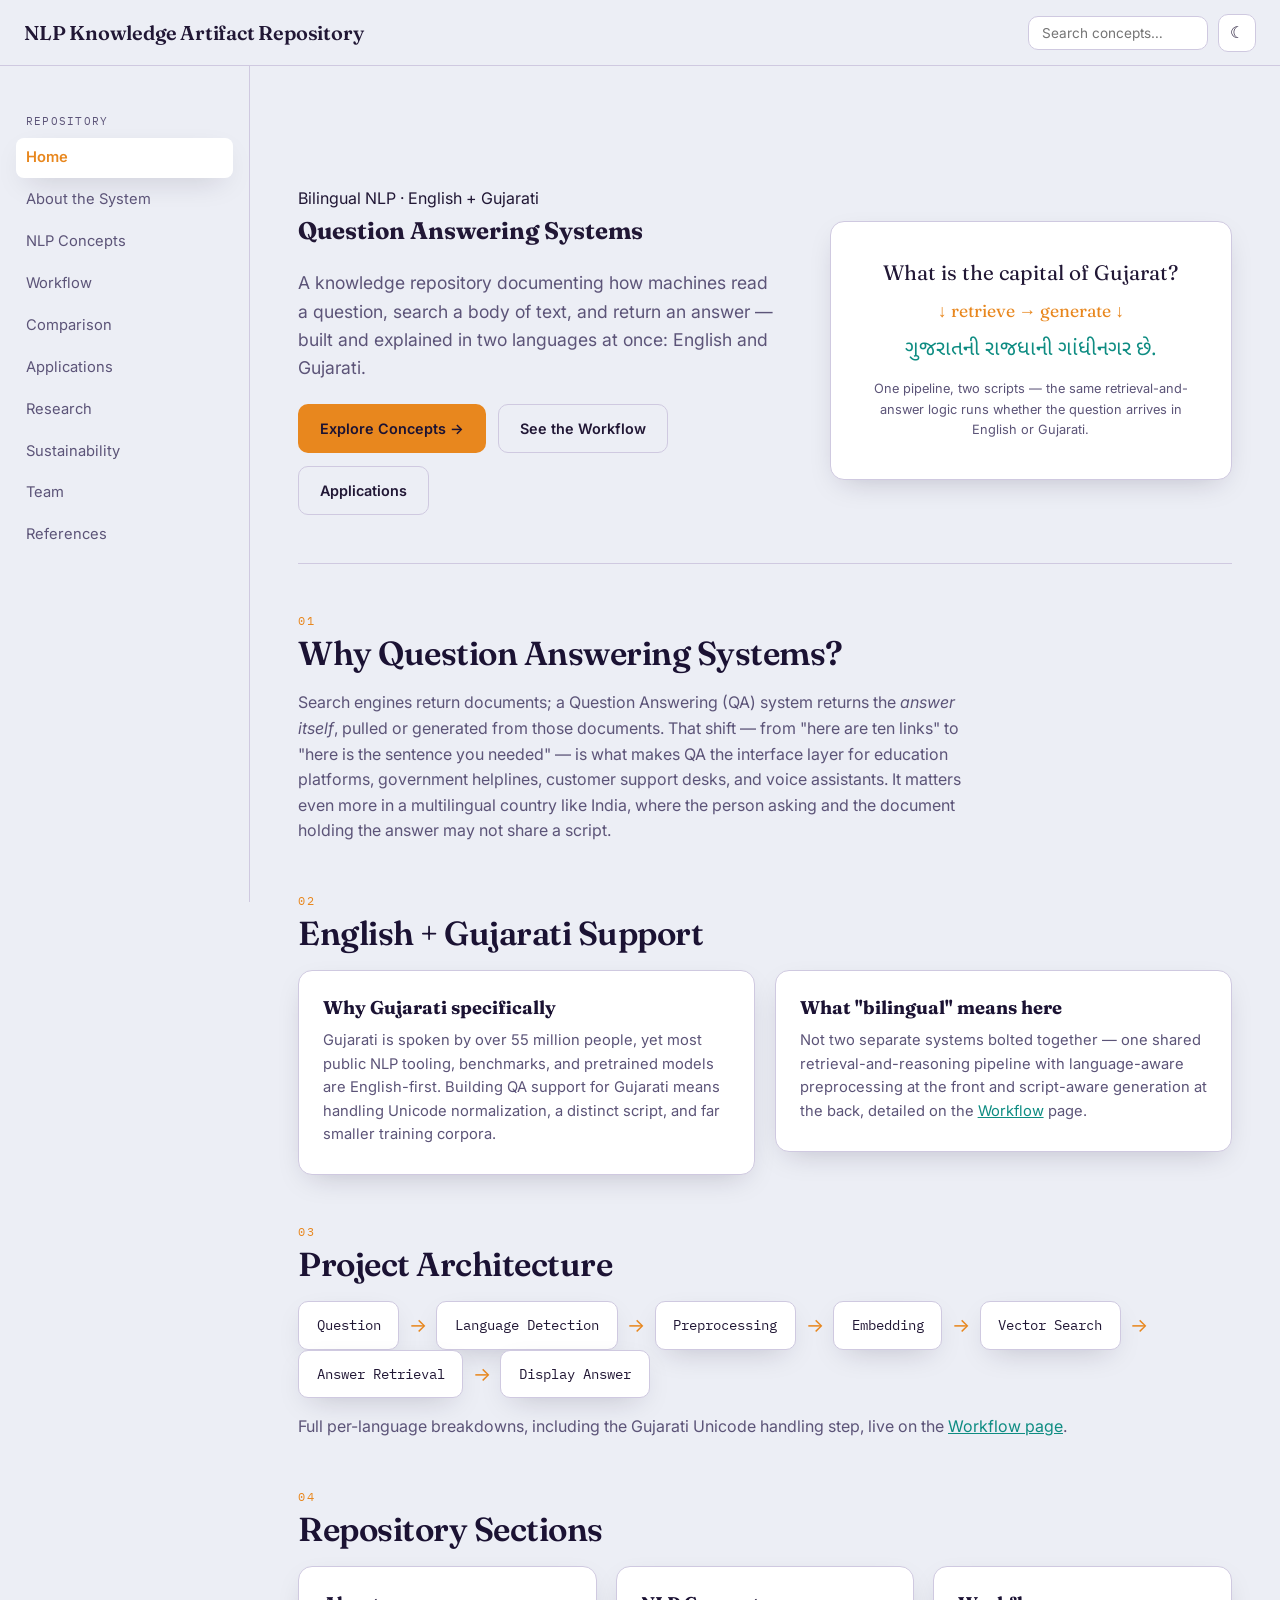
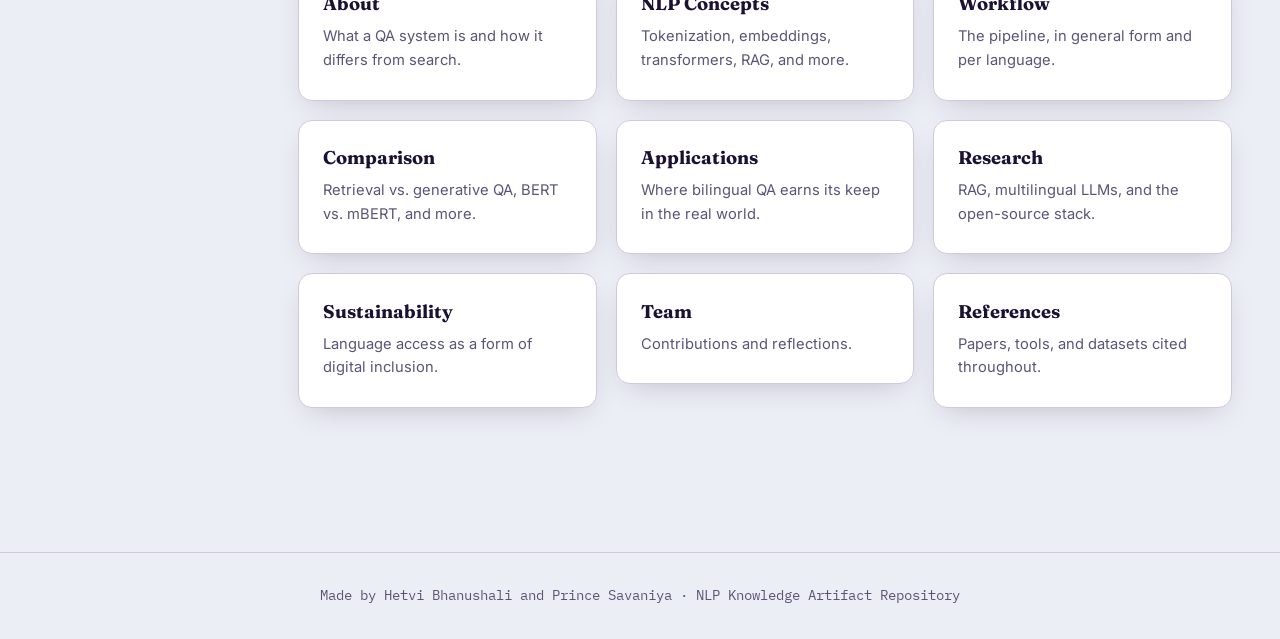
==== commit a99f9dc2: "final edits" ====
--- a/index.html
+++ b/index.html
@@ -4,7 +4,7 @@
 <head>
   <meta charset="UTF-8">
   <meta name="viewport" content="width=device-width, initial-scale=1.0">
-  <title>Home · Question</title>
+  <title>Home</title>
   <meta name="description"
     content="A bilingual (English + Gujarati) Question Answering Systems knowledge repository — concepts, pipelines, comparisons, applications and research.">
   <link rel="preconnect" href="https://fonts.googleapis.com">
@@ -165,7 +165,7 @@
     </main>
   </div>
   <footer>
-    Made by Hetvi Bhanushali and Prince Savaniya - NLP Knowledge Artifact Repository
+    Made by Hetvi Bhanushali and Prince Savaniya · NLP Knowledge Artifact Repository
   </footer>
   <button id="top-btn" aria-label="Back to top">↑</button>
   <script src="./js/script.js"></script>
